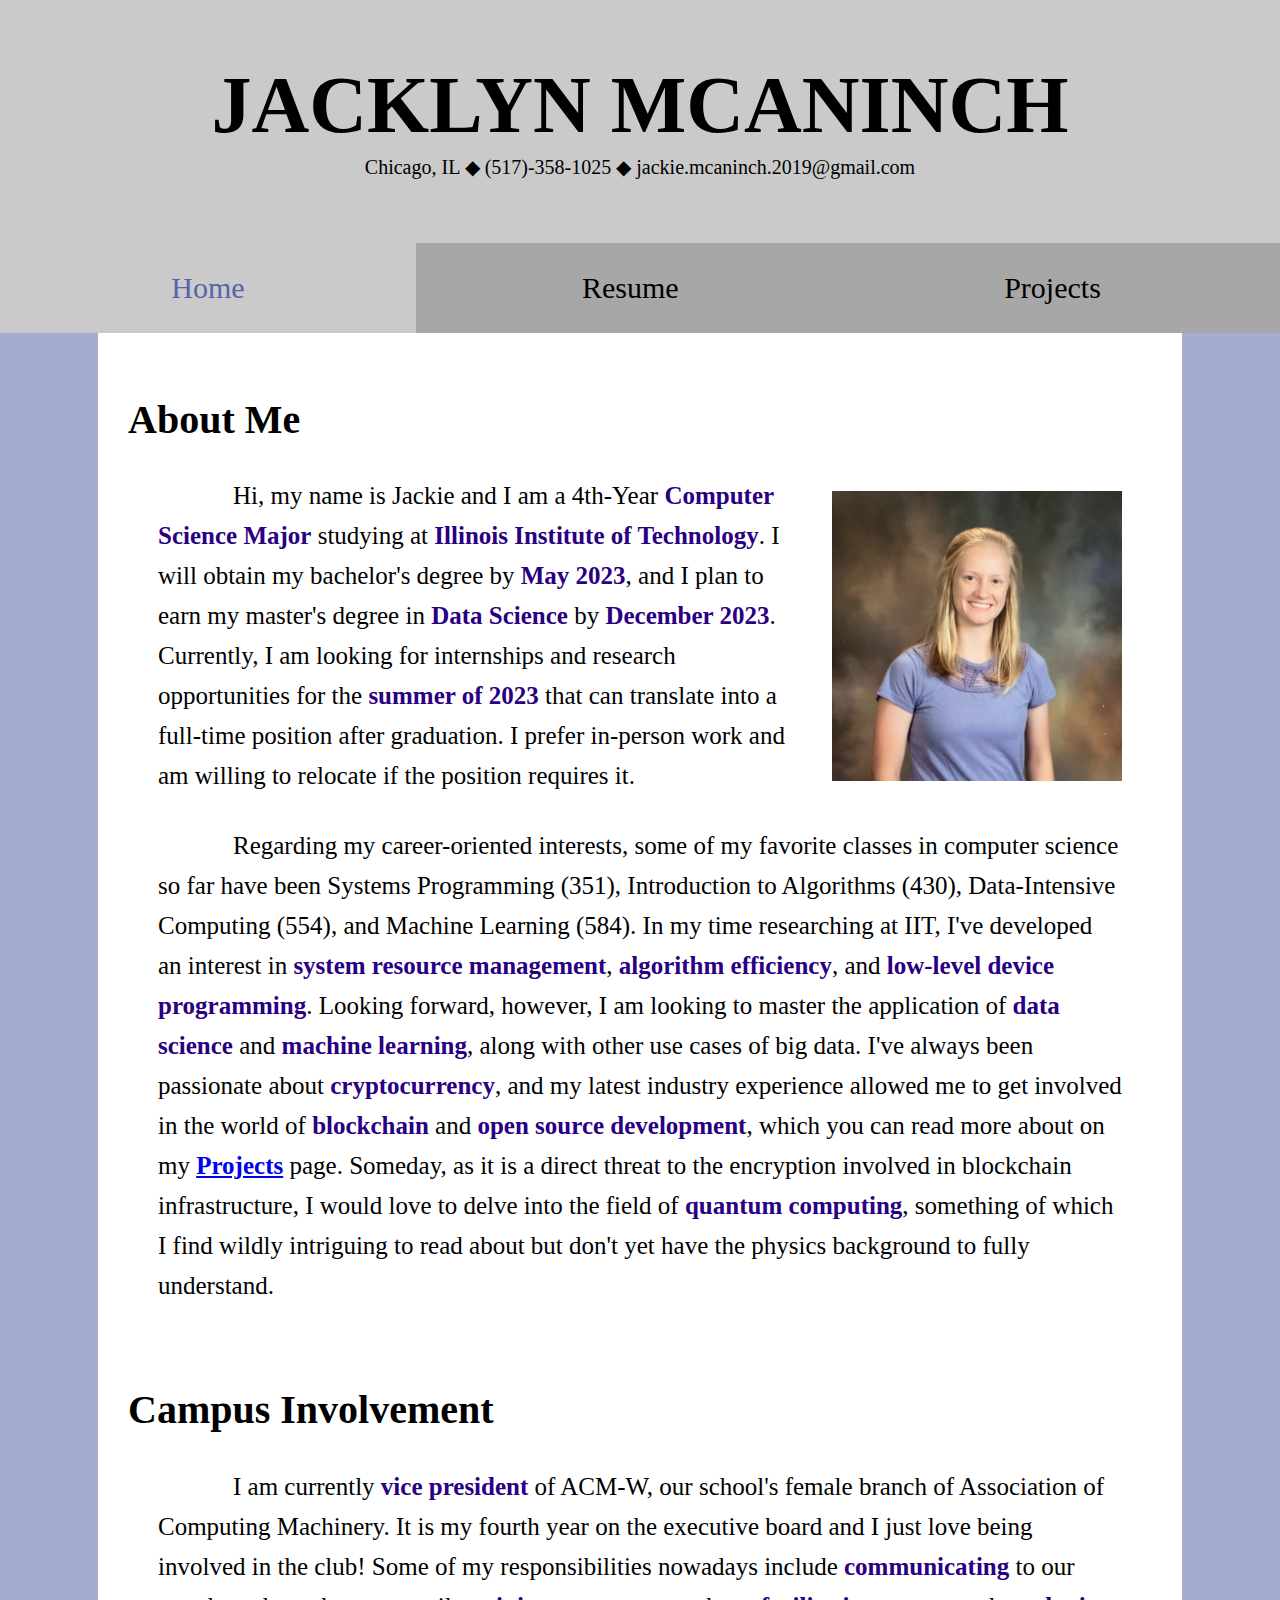
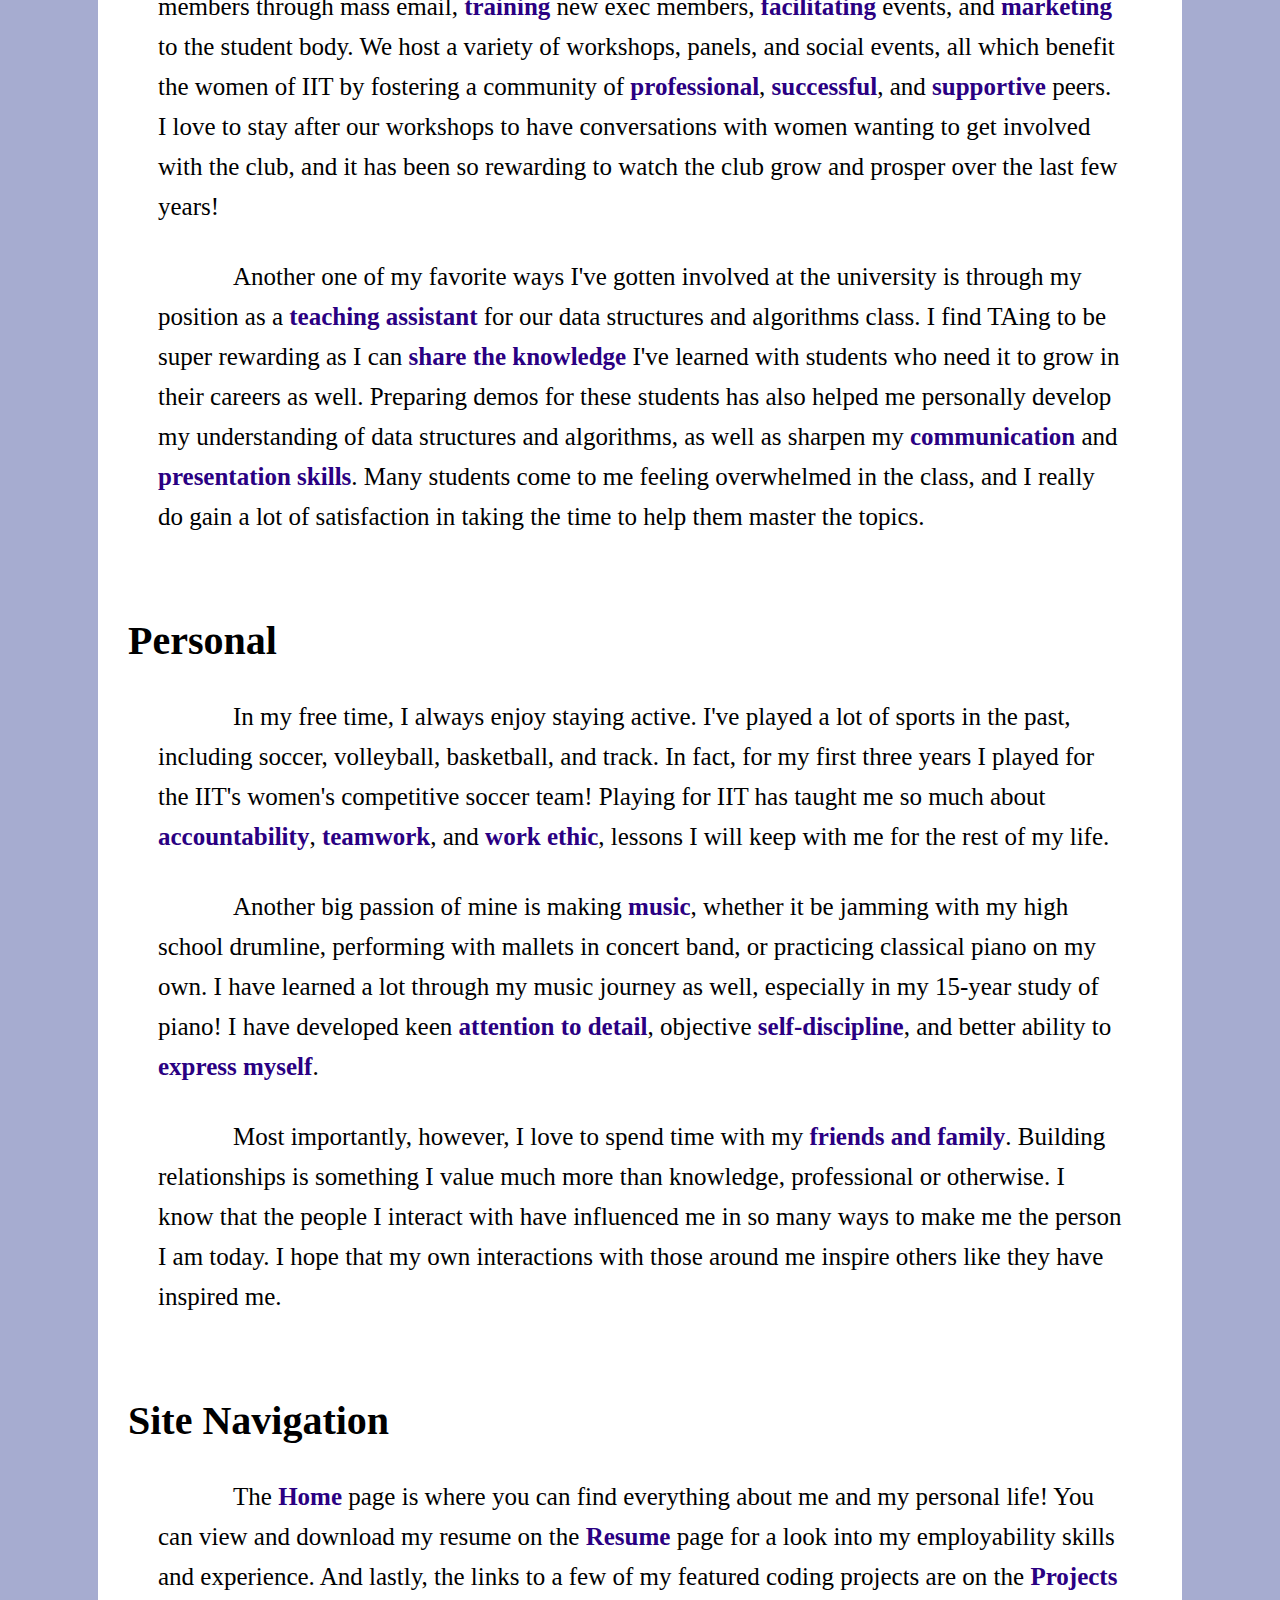
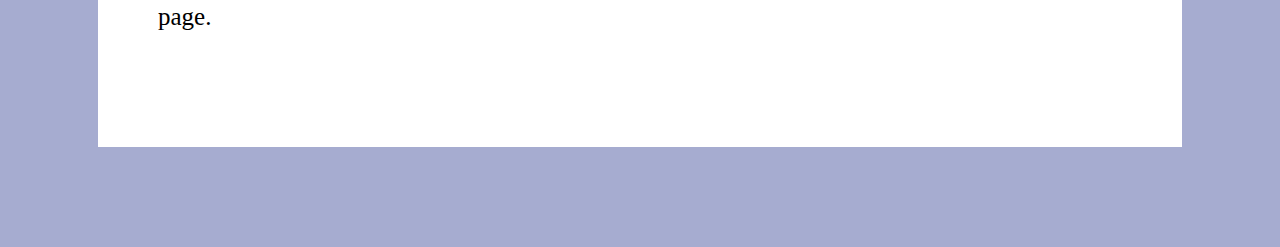
==== index.html @ 2d18ca63 "updating" ====
<!DOCTYPE html>
<html xml:lang="en" lang="en">
<head>
	<meta charset="utf-8" />
	<title>Jacklyn McAninch Home</title>
	<meta name="description" content="Professional Website."/>
	<link rel="stylesheet" href="./site_styles.css" />
</head>

<body>
<header>
	<h1>JACKLYN MCANINCH</h1>
	<p>Chicago, IL 	&#9670; (517)-358-1025 	&#9670; jackie.mcaninch.2019@gmail.com</p>
</header>

<nav>
	<ul>
		<li class="active"><a class="active" href="./index.html">Home</a></li>
		<li><a href="./resume.html">Resume</a></li>
		<li><a href="./projects.html">Projects</a></li>
	</ul>
</nav>

<div id="content">
	<section id="about">
		<h2>About Me</h2>
		<img src="./img/headshot.PNG" alt="Headshot">
		<p>Hi, my name is Jackie and I am a 4th-Year <strong>Computer Science Major</strong> studying at <strong>Illinois Institute of Technology</strong>. I will obtain my bachelor's degree by <strong>May 2023</strong>, and I plan to earn my master's degree in <strong>Data Science</strong> by <strong>December 2023</strong>. Currently, I am looking for internships and research opportunities for the <strong>summer of 2023</strong> that can translate into a full-time position after graduation. I prefer in-person work and am willing to relocate if the position requires it.</p>
		
		<p>Regarding my career-oriented interests, some of my favorite classes in computer science so far have been Systems Programming (351), Introduction to Algorithms (430), Data-Intensive Computing (554), and Machine Learning (584). In my time researching at IIT, I've developed an interest in <strong>system resource management</strong>, <strong>algorithm efficiency</strong>, and <strong>low-level device programming</strong>. Looking forward, however, I am looking to master the application of <strong>data science</strong> and <strong>machine learning</strong>, along with other use cases of big data. I've always been passionate about <strong>cryptocurrency</strong>, and my latest industry experience allowed me to get involved in the world of <strong>blockchain</strong> and <strong>open source development</strong>, which you can read more about on my <strong><a href="./projects.html">Projects</a></li></strong> page. Someday, as it is a direct threat to the encryption involved in blockchain infrastructure, I would love to delve into the field of <strong>quantum computing</strong>, something of which I find wildly intriguing to read about but don't yet have the physics background to fully understand.</p>
	</section>

	<section id="campus involvement">
		<h2>Campus Involvement</h2>
		<p>I am currently <strong>vice president</strong> of ACM-W, our school's female branch of Association of Computing Machinery. It is my fourth year on the executive board and I just love being involved in the club! Some of my responsibilities nowadays include <strong>communicating</strong> to our members through mass email, <strong>training</strong> new exec members, <strong>facilitating</strong> events, and <strong>marketing</strong> to the student body. We host a variety of workshops, panels, and social events, all which benefit the women of IIT by fostering a community of <strong>professional</strong>, <strong>successful</strong>, and <strong>supportive</strong> peers. I love to stay after our workshops to have conversations with women wanting to get involved with the club, and it has been so rewarding to watch the club grow and prosper over the last few years!</p>

		<p>Another one of my favorite ways I've gotten involved at the university is through my position as a <strong>teaching assistant</strong> for our data structures and algorithms class. I find TAing to be super rewarding as I can <strong>share the knowledge</strong> I've learned with students who need it to grow in their careers as well. Preparing demos for these students has also helped me personally develop my understanding of data structures and algorithms, as well as sharpen my <strong>communication</strong> and <strong>presentation skills</strong>. Many students come to me feeling overwhelmed in the class, and I really do gain a lot of satisfaction in taking the time to help them master the topics.</p>
	</section>
	
	<section id="personal">
		<h2>Personal</h2>
		<p>In my free time, I always enjoy staying active. I've played a lot of sports in the past, including soccer, volleyball, basketball, and track. In fact, for my first three years I played for the IIT's women's competitive soccer team! Playing for IIT has taught me so much about <strong>accountability</strong>, <strong>teamwork</strong>, and <strong>work ethic</strong>, lessons I will keep with me for the rest of my life.</p>

		<p>Another big passion of mine is making <strong>music</strong>, whether it be jamming with my high school drumline, performing with mallets in concert band, or practicing classical piano on my own. I have learned a lot through my music journey as well, especially in my 15-year study of piano! I have developed keen <strong>attention to detail</strong>, objective <strong>self-discipline</strong>, and better ability to <strong>express myself</strong>.</p>

		<p>Most importantly, however, I love to spend time with my <strong>friends and family</strong>. Building relationships is something I value much more than knowledge, professional or otherwise. I know that the people I interact with have influenced me in so many ways to make me the person I am today. I hope that my own interactions with those around me inspire others like they have inspired me.</p>
	</section>
	
	<section id="navigation">
		<h2>Site Navigation</h2>
		<p>The <strong>Home</strong> page is where you can find everything about me and my personal life! You can view and download my resume on the <strong>Resume</strong> page for a look into my employability skills and experience. And lastly, the links to a few of my featured coding projects are on the <strong>Projects</strong> page.</p>
	</section>
</div>
</body>
---- site_styles.css ----
/* GENERAL STRUCTURE */

body {
	position: relative;
	margin: 0;
	margin-bottom: 100px;
	background-color: #a6acd0;
	font-size: 25px;
	font-family: cambria;
	text-decoration: none;
}

div#content {
	max-width: 1200px;
	width: 80%;
	margin: auto;
	background: White;
	padding: 30px;
}

section {
	margin-bottom: 80px;
}



/* HEADINGS AND STYLES */

h1 {
	font-family: constantia;
	font-weight: 800;
	font-size: 80px;
	margin: 0px;
}

h2 {
	font-family: constantia;
	font-size: 40px;
}

h3 {
	margin-top: 50px;
	margin-bottom: 20px;
	text-align: center;
	font-size: 30px;
}

p {
	margin: 30px;
	line-height: 1.6;
	text-indent: 75px;
}

strong {
	color: #2a0082;
}



/* HEADER STRUCTURE */

header {
	width: 100%;
	padding: 60px 0px;
	text-align: center;
	background: #cacaca;
}

header p {
	font-size: 20px;
	margin: 0px;
	text-indent: 0px;
}



/* NAVIGATION STRUCTURE */

nav ul {
	width: 100%;
	padding: 0px;
	margin: 0px;
	background-color: #a7a7a7;
}

nav li {
	width: 32.5%;
	line-height: 80px;
	padding: 5px 0%;
	background: #a7a7a7;
	list-style-type: none;
	text-align: center;
	font-family: constantia;
	font-size: 30px;
	display: inline-block;
}

nav li.active {
	background: #cacaca;
}

nav a {
	width: 100%;
	color: black;
	text-decoration: none;
	display: inline-block;
}

nav a.active {
	color: #5763a9;
}



/* HOME PAGE */

section#about img {
	width: 290px;
	float: right;
	margin: 15px 30px;
}



/* RESUME STRUCTURE */

section#resintro a {
	display: block;
	margin: auto;
	width: 300px;
	padding: 15px;
	background: #e4e8ff;
	color: black;
	border-color: black;
	border-style: solid;
	border-width: 1px;
	font-family: constantia;
	text-align: center;
	text-decoration: none;
}

section#resume {
	width: 90%;
	margin: auto;
	font-size: 20px;
}

li p {
	margin: 0px 15px 5px;
	text-indent: 0px;
}



/* PROJECTS PAGE */

section#projects li p {
	margin-top: 5px;
	margin-bottom: 30px;
	font-size: 20px;
}

section#projects a {
	color: #2a0082;
	font-weight: bold;
}
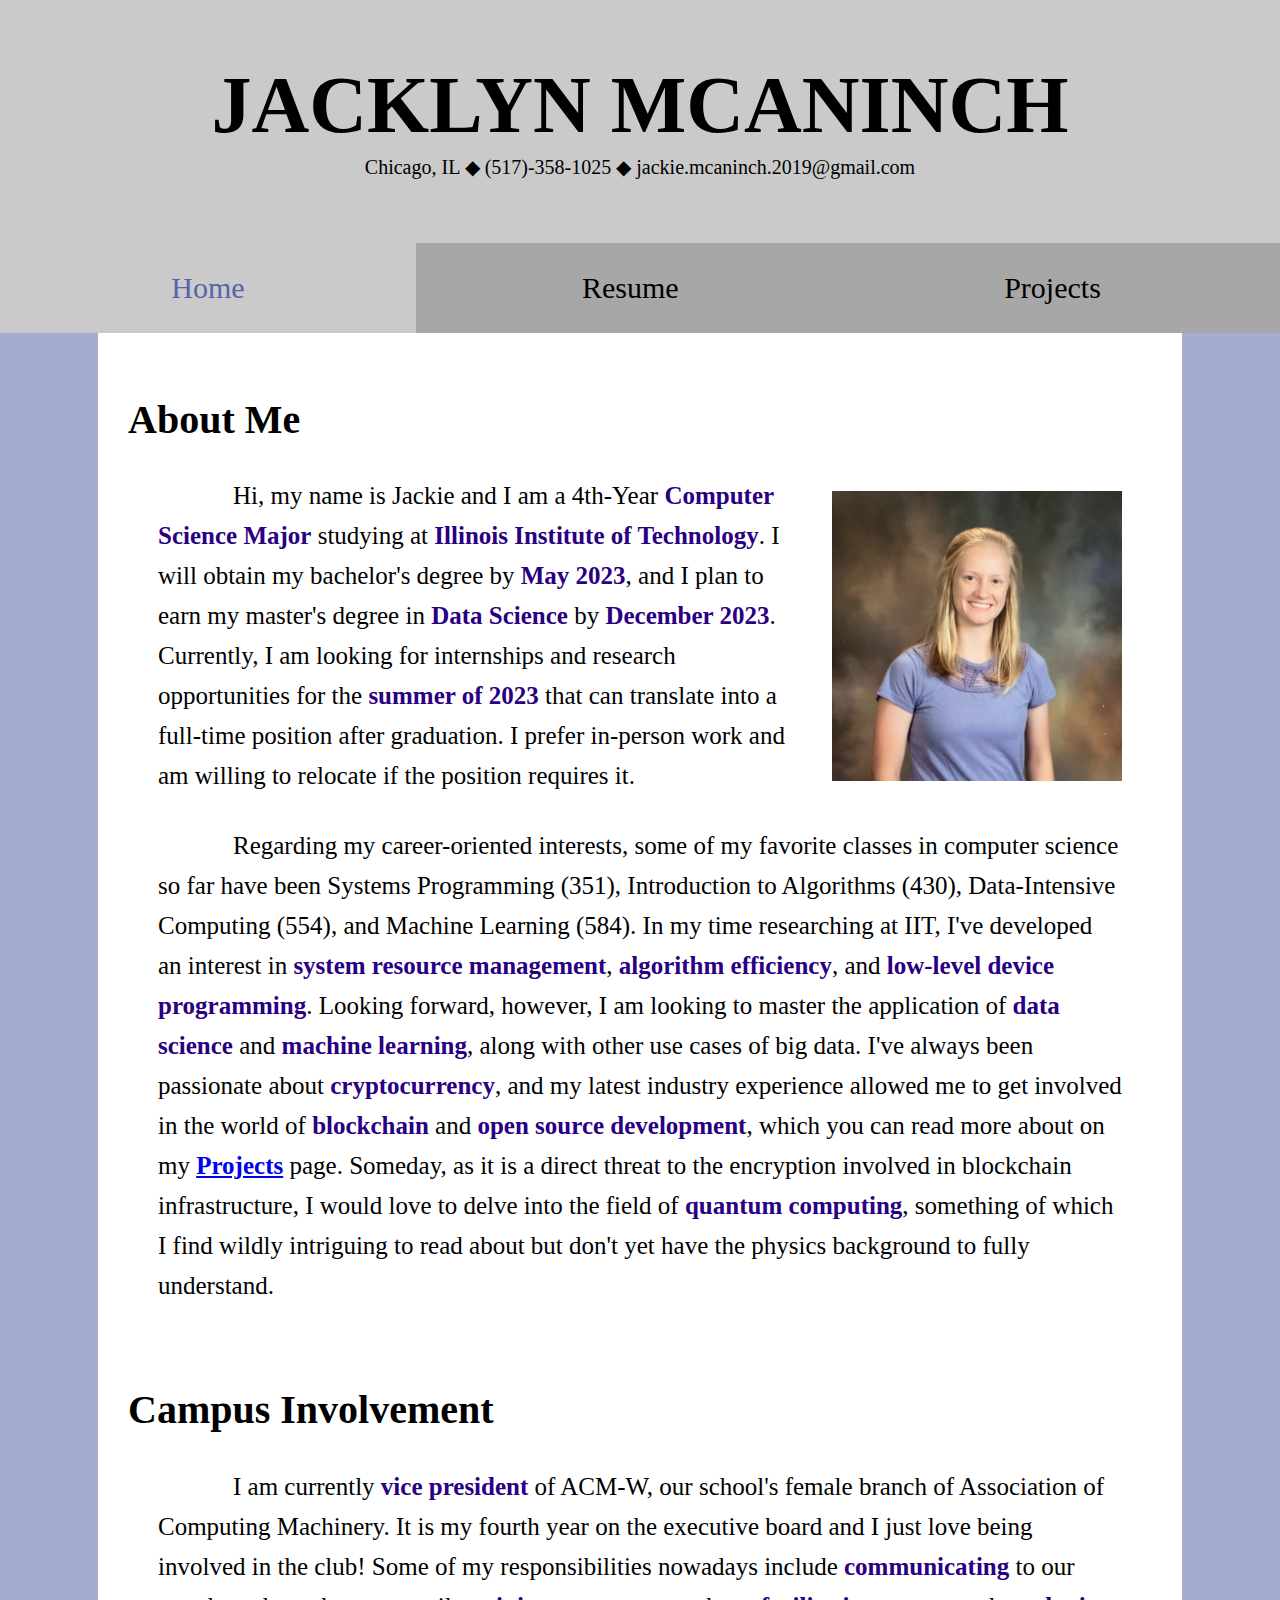
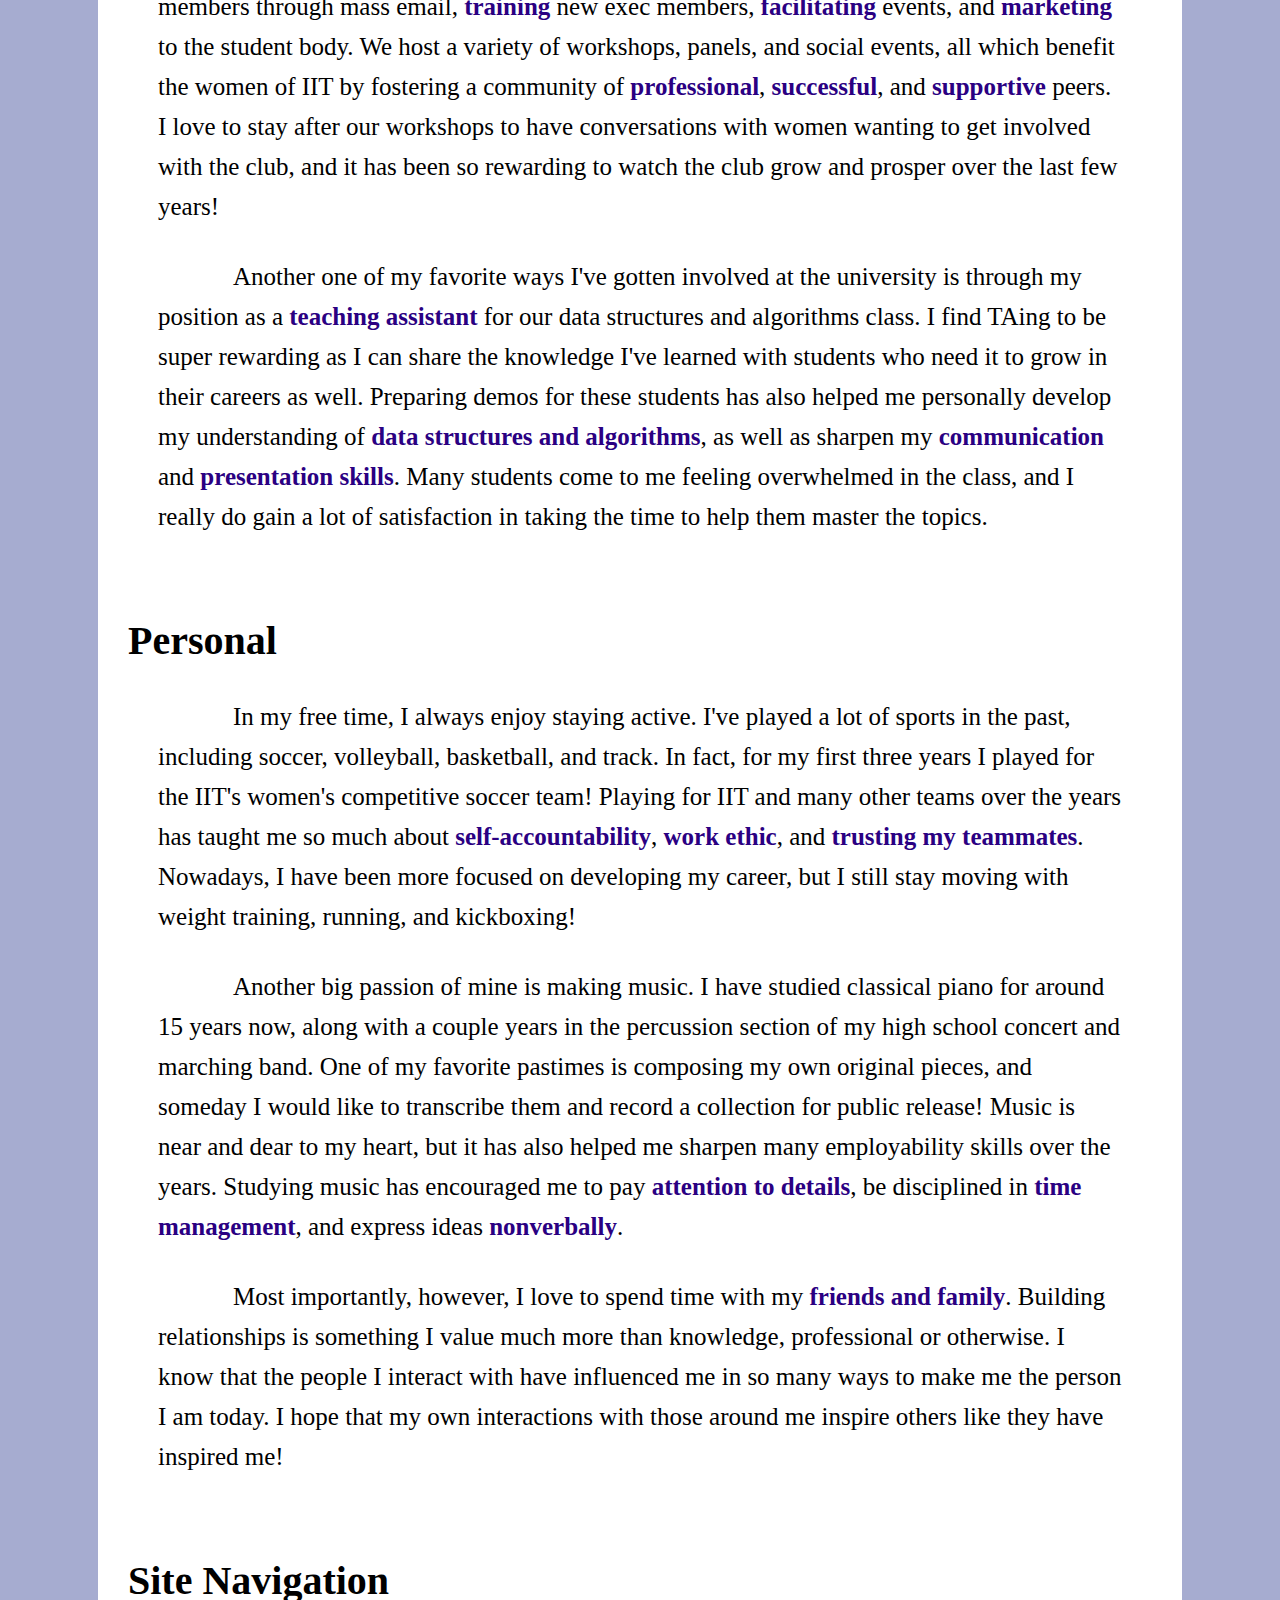
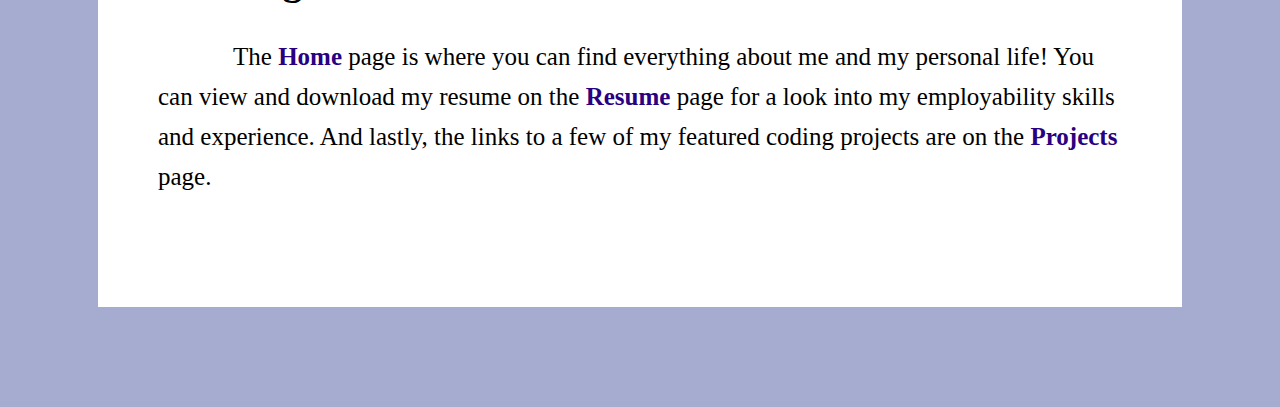
==== commit 98530d91: "editing home page" ====
--- a/index.html
+++ b/index.html
@@ -26,7 +26,7 @@
 		<h2>About Me</h2>
 		<img src="./img/headshot.PNG" alt="Headshot">
 		<p>Hi, my name is Jackie and I am a 4th-Year <strong>Computer Science Major</strong> studying at <strong>Illinois Institute of Technology</strong>. I will obtain my bachelor's degree by <strong>May 2023</strong>, and I plan to earn my master's degree in <strong>Data Science</strong> by <strong>December 2023</strong>. Currently, I am looking for internships and research opportunities for the <strong>summer of 2023</strong> that can translate into a full-time position after graduation. I prefer in-person work and am willing to relocate if the position requires it.</p>
-		
+
 		<p>Regarding my career-oriented interests, some of my favorite classes in computer science so far have been Systems Programming (351), Introduction to Algorithms (430), Data-Intensive Computing (554), and Machine Learning (584). In my time researching at IIT, I've developed an interest in <strong>system resource management</strong>, <strong>algorithm efficiency</strong>, and <strong>low-level device programming</strong>. Looking forward, however, I am looking to master the application of <strong>data science</strong> and <strong>machine learning</strong>, along with other use cases of big data. I've always been passionate about <strong>cryptocurrency</strong>, and my latest industry experience allowed me to get involved in the world of <strong>blockchain</strong> and <strong>open source development</strong>, which you can read more about on my <strong><a href="./projects.html">Projects</a></li></strong> page. Someday, as it is a direct threat to the encryption involved in blockchain infrastructure, I would love to delve into the field of <strong>quantum computing</strong>, something of which I find wildly intriguing to read about but don't yet have the physics background to fully understand.</p>
 	</section>
 
@@ -34,16 +34,16 @@
 		<h2>Campus Involvement</h2>
 		<p>I am currently <strong>vice president</strong> of ACM-W, our school's female branch of Association of Computing Machinery. It is my fourth year on the executive board and I just love being involved in the club! Some of my responsibilities nowadays include <strong>communicating</strong> to our members through mass email, <strong>training</strong> new exec members, <strong>facilitating</strong> events, and <strong>marketing</strong> to the student body. We host a variety of workshops, panels, and social events, all which benefit the women of IIT by fostering a community of <strong>professional</strong>, <strong>successful</strong>, and <strong>supportive</strong> peers. I love to stay after our workshops to have conversations with women wanting to get involved with the club, and it has been so rewarding to watch the club grow and prosper over the last few years!</p>
 
-		<p>Another one of my favorite ways I've gotten involved at the university is through my position as a <strong>teaching assistant</strong> for our data structures and algorithms class. I find TAing to be super rewarding as I can <strong>share the knowledge</strong> I've learned with students who need it to grow in their careers as well. Preparing demos for these students has also helped me personally develop my understanding of data structures and algorithms, as well as sharpen my <strong>communication</strong> and <strong>presentation skills</strong>. Many students come to me feeling overwhelmed in the class, and I really do gain a lot of satisfaction in taking the time to help them master the topics.</p>
+		<p>Another one of my favorite ways I've gotten involved at the university is through my position as a <strong>teaching assistant</strong> for our data structures and algorithms class. I find TAing to be super rewarding as I can share the knowledge I've learned with students who need it to grow in their careers as well. Preparing demos for these students has also helped me personally develop my understanding of <strong>data structures and algorithms</strong>, as well as sharpen my <strong>communication</strong> and <strong>presentation skills</strong>. Many students come to me feeling overwhelmed in the class, and I really do gain a lot of satisfaction in taking the time to help them master the topics.</p>
 	</section>
 	
 	<section id="personal">
 		<h2>Personal</h2>
-		<p>In my free time, I always enjoy staying active. I've played a lot of sports in the past, including soccer, volleyball, basketball, and track. In fact, for my first three years I played for the IIT's women's competitive soccer team! Playing for IIT has taught me so much about <strong>accountability</strong>, <strong>teamwork</strong>, and <strong>work ethic</strong>, lessons I will keep with me for the rest of my life.</p>
+		<p>In my free time, I always enjoy staying active. I've played a lot of sports in the past, including soccer, volleyball, basketball, and track. In fact, for my first three years I played for the IIT's women's competitive soccer team! Playing for IIT and many other teams over the years has taught me so much about <strong>self-accountability</strong>, <strong>work ethic</strong>, and <strong>trusting my teammates</strong>. Nowadays, I have been more focused on developing my career, but I still stay moving with weight training, running, and kickboxing!</p>
 
-		<p>Another big passion of mine is making <strong>music</strong>, whether it be jamming with my high school drumline, performing with mallets in concert band, or practicing classical piano on my own. I have learned a lot through my music journey as well, especially in my 15-year study of piano! I have developed keen <strong>attention to detail</strong>, objective <strong>self-discipline</strong>, and better ability to <strong>express myself</strong>.</p>
+		<p>Another big passion of mine is making music. I have studied classical piano for around 15 years now, along with a couple years in the percussion section of my high school concert and marching band. One of my favorite pastimes is composing my own original pieces, and someday I would like to transcribe them and record a collection for public release! Music is near and dear to my heart, but it has also helped me sharpen many employability skills over the years. Studying music has encouraged me to pay <strong>attention to details</strong>, be disciplined in <strong>time management</strong>, and express ideas <strong>nonverbally</strong>.</p>
 
-		<p>Most importantly, however, I love to spend time with my <strong>friends and family</strong>. Building relationships is something I value much more than knowledge, professional or otherwise. I know that the people I interact with have influenced me in so many ways to make me the person I am today. I hope that my own interactions with those around me inspire others like they have inspired me.</p>
+		<p>Most importantly, however, I love to spend time with my <strong>friends and family</strong>. Building relationships is something I value much more than knowledge, professional or otherwise. I know that the people I interact with have influenced me in so many ways to make me the person I am today. I hope that my own interactions with those around me inspire others like they have inspired me!</p>
 	</section>
 	
 	<section id="navigation">
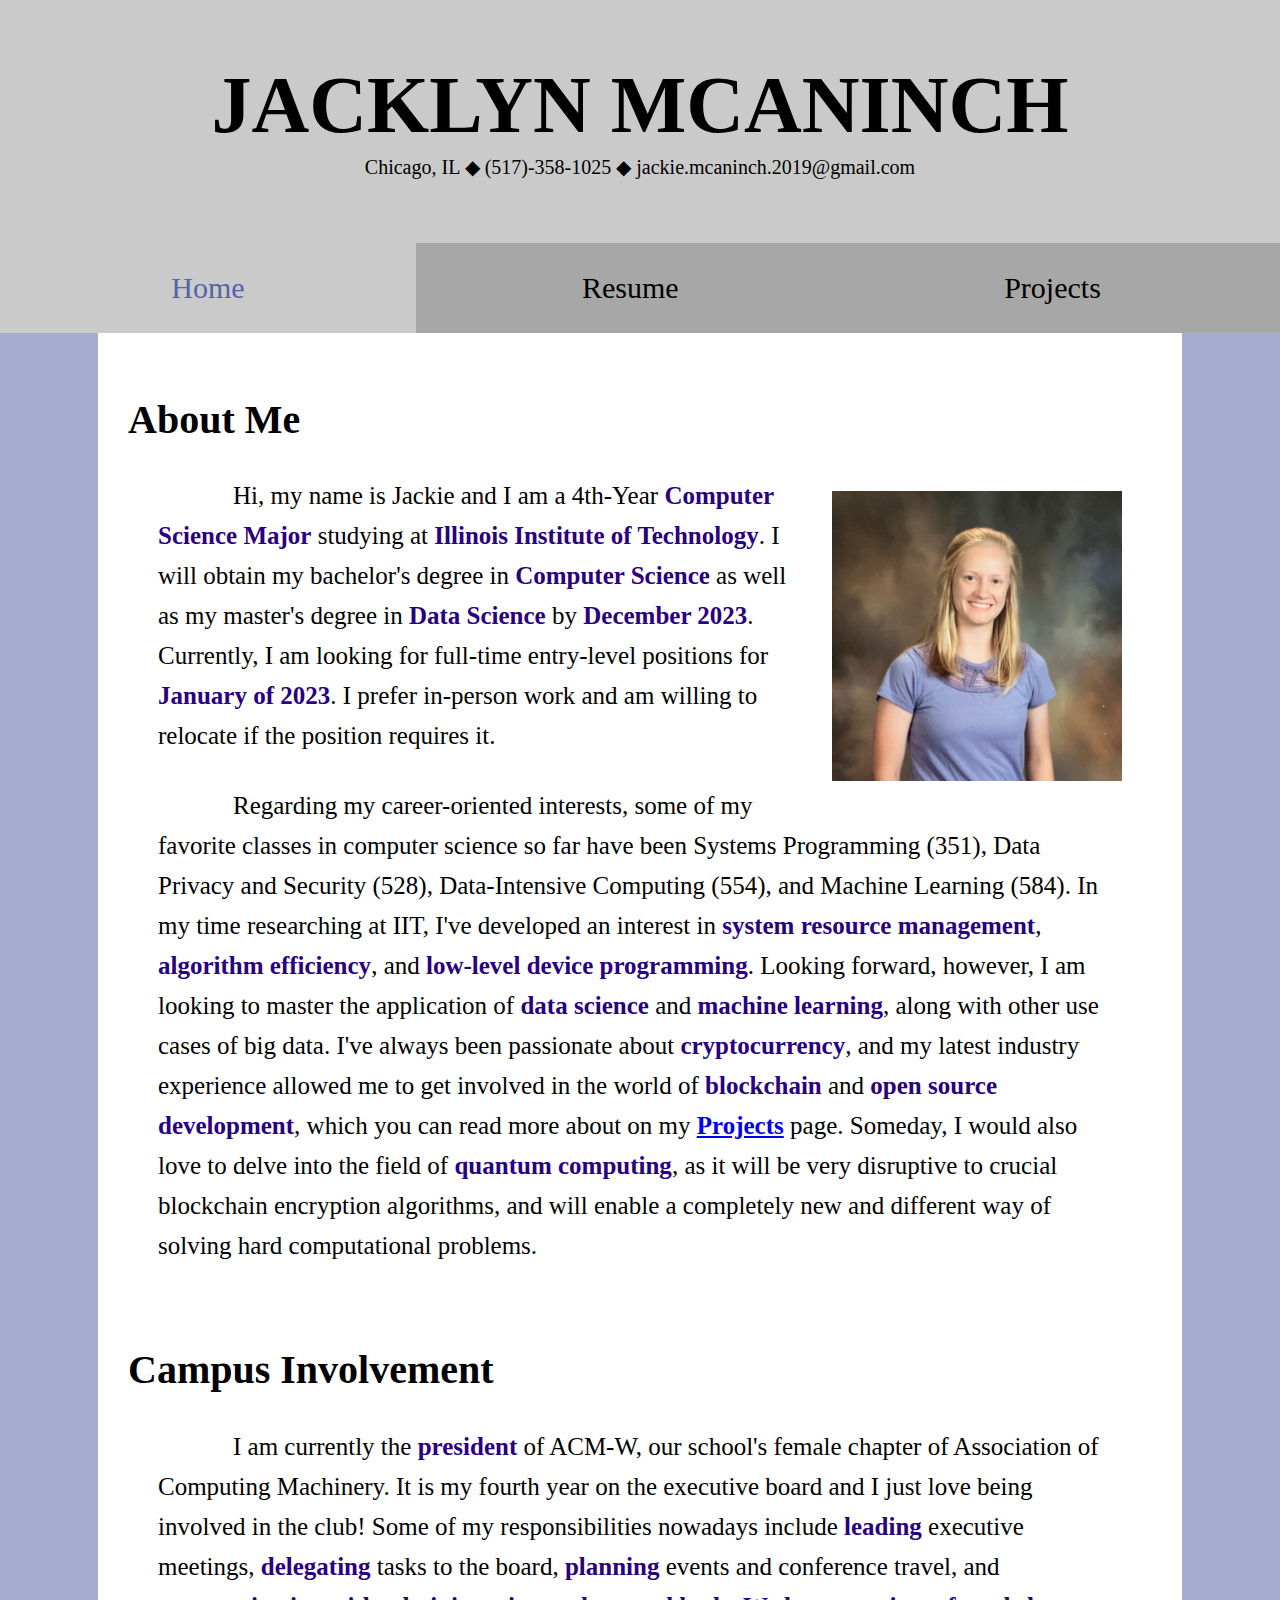
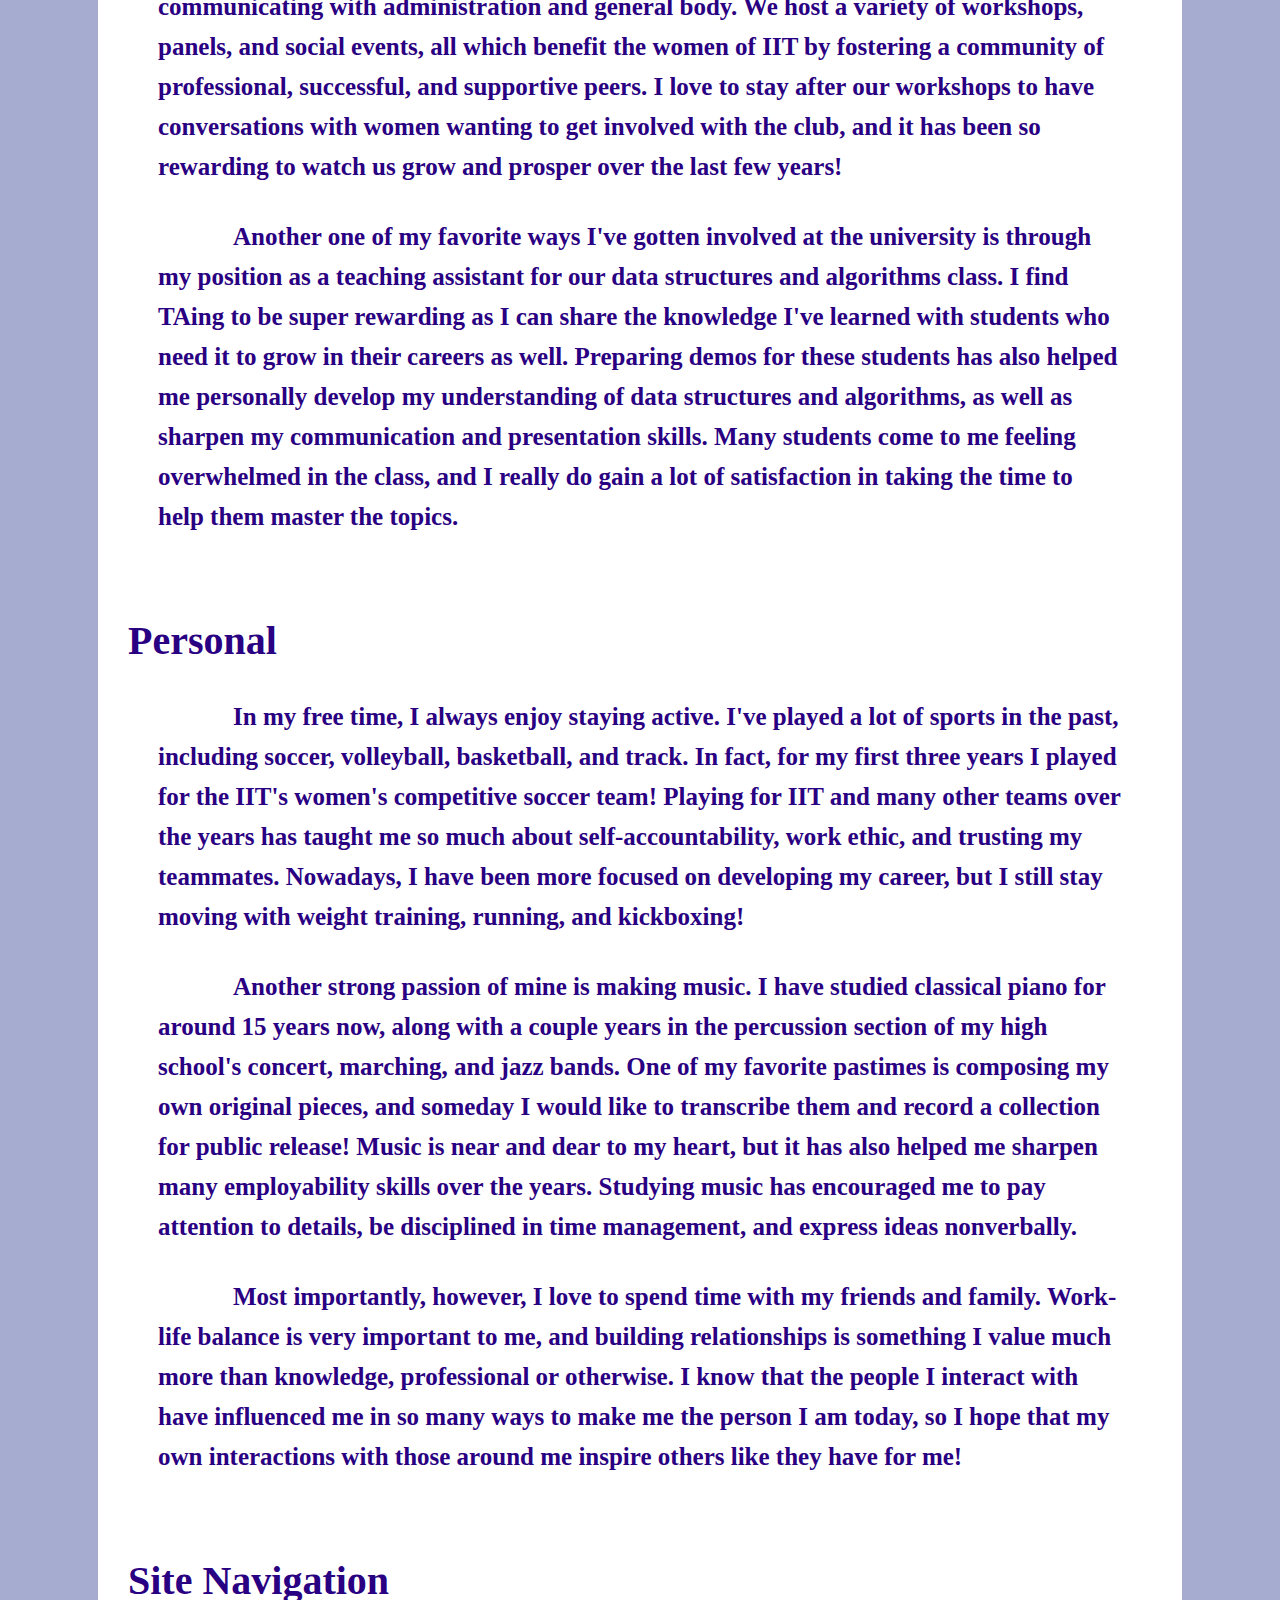
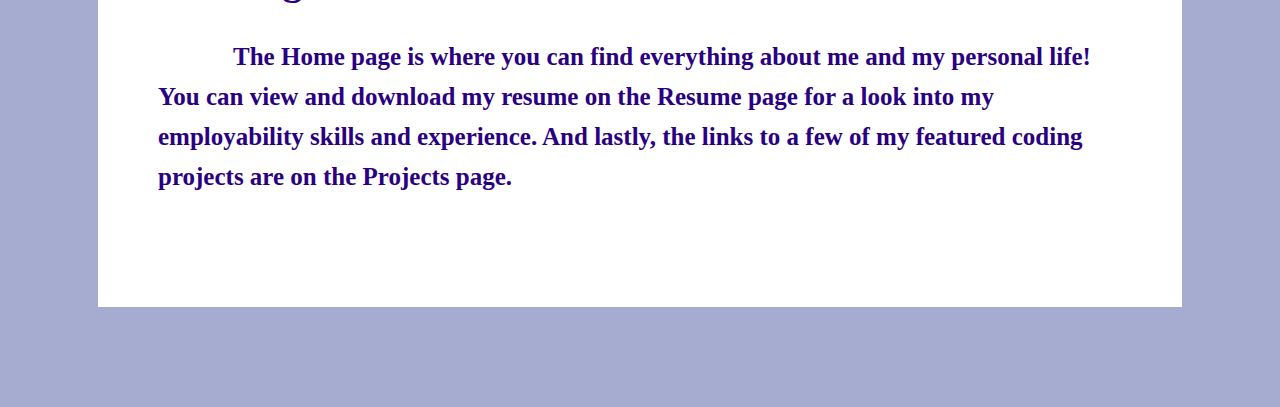
==== commit fae4393f: "Update index.html" ====
--- a/index.html
+++ b/index.html
@@ -25,14 +25,14 @@
 	<section id="about">
 		<h2>About Me</h2>
 		<img src="./img/headshot.PNG" alt="Headshot">
-		<p>Hi, my name is Jackie and I am a 4th-Year <strong>Computer Science Major</strong> studying at <strong>Illinois Institute of Technology</strong>. I will obtain my bachelor's degree by <strong>May 2023</strong>, and I plan to earn my master's degree in <strong>Data Science</strong> by <strong>December 2023</strong>. Currently, I am looking for internships and research opportunities for the <strong>summer of 2023</strong> that can translate into a full-time position after graduation. I prefer in-person work and am willing to relocate if the position requires it.</p>
+		<p>Hi, my name is Jackie and I am a 4th-Year <strong>Computer Science Major</strong> studying at <strong>Illinois Institute of Technology</strong>. I will obtain my bachelor's degree in <strong>Computer Science</strong> as well as my master's degree in <strong>Data Science</strong> by <strong>December 2023</strong>. Currently, I am looking for full-time entry-level positions for <strong>January of 2023</strong>. I prefer in-person work and am willing to relocate if the position requires it.</p>
 
-		<p>Regarding my career-oriented interests, some of my favorite classes in computer science so far have been Systems Programming (351), Introduction to Algorithms (430), Data-Intensive Computing (554), and Machine Learning (584). In my time researching at IIT, I've developed an interest in <strong>system resource management</strong>, <strong>algorithm efficiency</strong>, and <strong>low-level device programming</strong>. Looking forward, however, I am looking to master the application of <strong>data science</strong> and <strong>machine learning</strong>, along with other use cases of big data. I've always been passionate about <strong>cryptocurrency</strong>, and my latest industry experience allowed me to get involved in the world of <strong>blockchain</strong> and <strong>open source development</strong>, which you can read more about on my <strong><a href="./projects.html">Projects</a></li></strong> page. Someday, as it is a direct threat to the encryption involved in blockchain infrastructure, I would love to delve into the field of <strong>quantum computing</strong>, something of which I find wildly intriguing to read about but don't yet have the physics background to fully understand.</p>
+		<p>Regarding my career-oriented interests, some of my favorite classes in computer science so far have been Systems Programming (351), Data Privacy and Security (528), Data-Intensive Computing (554), and Machine Learning (584). In my time researching at IIT, I've developed an interest in <strong>system resource management</strong>, <strong>algorithm efficiency</strong>, and <strong>low-level device programming</strong>. Looking forward, however, I am looking to master the application of <strong>data science</strong> and <strong>machine learning</strong>, along with other use cases of big data. I've always been passionate about <strong>cryptocurrency</strong>, and my latest industry experience allowed me to get involved in the world of <strong>blockchain</strong> and <strong>open source development</strong>, which you can read more about on my <strong><a href="./projects.html">Projects</a></li></strong> page. Someday, I would also love to delve into the field of <strong>quantum computing</strong>, as it will be very disruptive to crucial blockchain encryption algorithms, and will enable a completely new and different way of solving hard computational problems.</p>
 	</section>
 
 	<section id="campus involvement">
 		<h2>Campus Involvement</h2>
-		<p>I am currently <strong>vice president</strong> of ACM-W, our school's female branch of Association of Computing Machinery. It is my fourth year on the executive board and I just love being involved in the club! Some of my responsibilities nowadays include <strong>communicating</strong> to our members through mass email, <strong>training</strong> new exec members, <strong>facilitating</strong> events, and <strong>marketing</strong> to the student body. We host a variety of workshops, panels, and social events, all which benefit the women of IIT by fostering a community of <strong>professional</strong>, <strong>successful</strong>, and <strong>supportive</strong> peers. I love to stay after our workshops to have conversations with women wanting to get involved with the club, and it has been so rewarding to watch the club grow and prosper over the last few years!</p>
+		<p>I am currently the <strong>president</strong> of ACM-W, our school's female chapter of Association of Computing Machinery. It is my fourth year on the executive board and I just love being involved in the club! Some of my responsibilities nowadays include <strong>leading</strong> executive meetings, <strong>delegating</strong> tasks to the board, <strong>planning</strong> events and conference travel, and <strong>communicating<strong> with administration and general body. We host a variety of workshops, panels, and social events, all which benefit the women of IIT by fostering a community of <strong>professional</strong>, <strong>successful</strong>, and <strong>supportive</strong> peers. I love to stay after our workshops to have conversations with women wanting to get involved with the club, and it has been so rewarding to watch us grow and prosper over the last few years!</p>
 
 		<p>Another one of my favorite ways I've gotten involved at the university is through my position as a <strong>teaching assistant</strong> for our data structures and algorithms class. I find TAing to be super rewarding as I can share the knowledge I've learned with students who need it to grow in their careers as well. Preparing demos for these students has also helped me personally develop my understanding of <strong>data structures and algorithms</strong>, as well as sharpen my <strong>communication</strong> and <strong>presentation skills</strong>. Many students come to me feeling overwhelmed in the class, and I really do gain a lot of satisfaction in taking the time to help them master the topics.</p>
 	</section>
@@ -41,9 +41,9 @@
 		<h2>Personal</h2>
 		<p>In my free time, I always enjoy staying active. I've played a lot of sports in the past, including soccer, volleyball, basketball, and track. In fact, for my first three years I played for the IIT's women's competitive soccer team! Playing for IIT and many other teams over the years has taught me so much about <strong>self-accountability</strong>, <strong>work ethic</strong>, and <strong>trusting my teammates</strong>. Nowadays, I have been more focused on developing my career, but I still stay moving with weight training, running, and kickboxing!</p>
 
-		<p>Another big passion of mine is making music. I have studied classical piano for around 15 years now, along with a couple years in the percussion section of my high school concert and marching band. One of my favorite pastimes is composing my own original pieces, and someday I would like to transcribe them and record a collection for public release! Music is near and dear to my heart, but it has also helped me sharpen many employability skills over the years. Studying music has encouraged me to pay <strong>attention to details</strong>, be disciplined in <strong>time management</strong>, and express ideas <strong>nonverbally</strong>.</p>
+		<p>Another strong passion of mine is making music. I have studied classical piano for around 15 years now, along with a couple years in the percussion section of my high school's concert, marching, and jazz bands. One of my favorite pastimes is composing my own original pieces, and someday I would like to transcribe them and record a collection for public release! Music is near and dear to my heart, but it has also helped me sharpen many employability skills over the years. Studying music has encouraged me to pay <strong>attention to details</strong>, be disciplined in <strong>time management</strong>, and express ideas <strong>nonverbally</strong>.</p>
 
-		<p>Most importantly, however, I love to spend time with my <strong>friends and family</strong>. Building relationships is something I value much more than knowledge, professional or otherwise. I know that the people I interact with have influenced me in so many ways to make me the person I am today. I hope that my own interactions with those around me inspire others like they have inspired me!</p>
+		<p>Most importantly, however, I love to spend time with my <strong>friends</strong> and <strong>family</strong>. Work-life balance is very important to me, and building relationships is something I value much more than knowledge, professional or otherwise. I know that the people I interact with have influenced me in so many ways to make me the person I am today, so I hope that my own interactions with those around me inspire others like they have for me!</p>
 	</section>
 	
 	<section id="navigation">
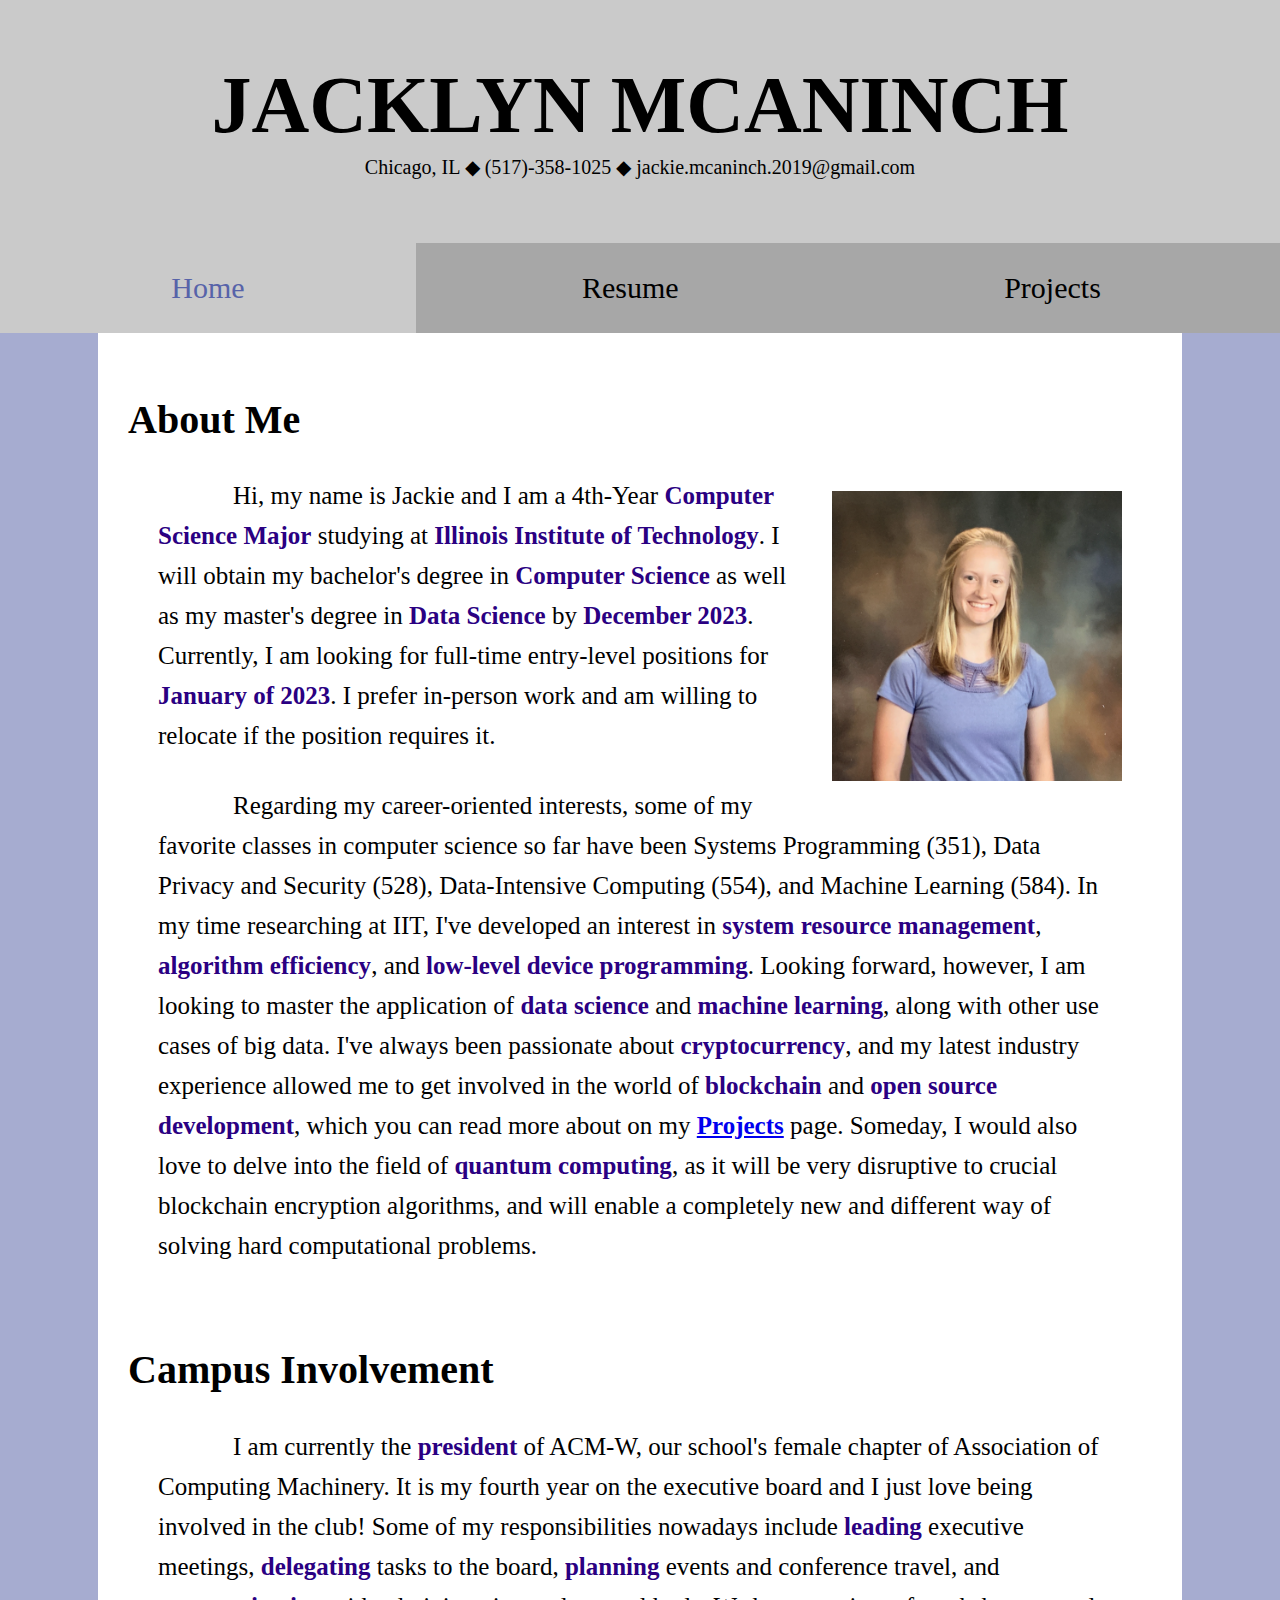
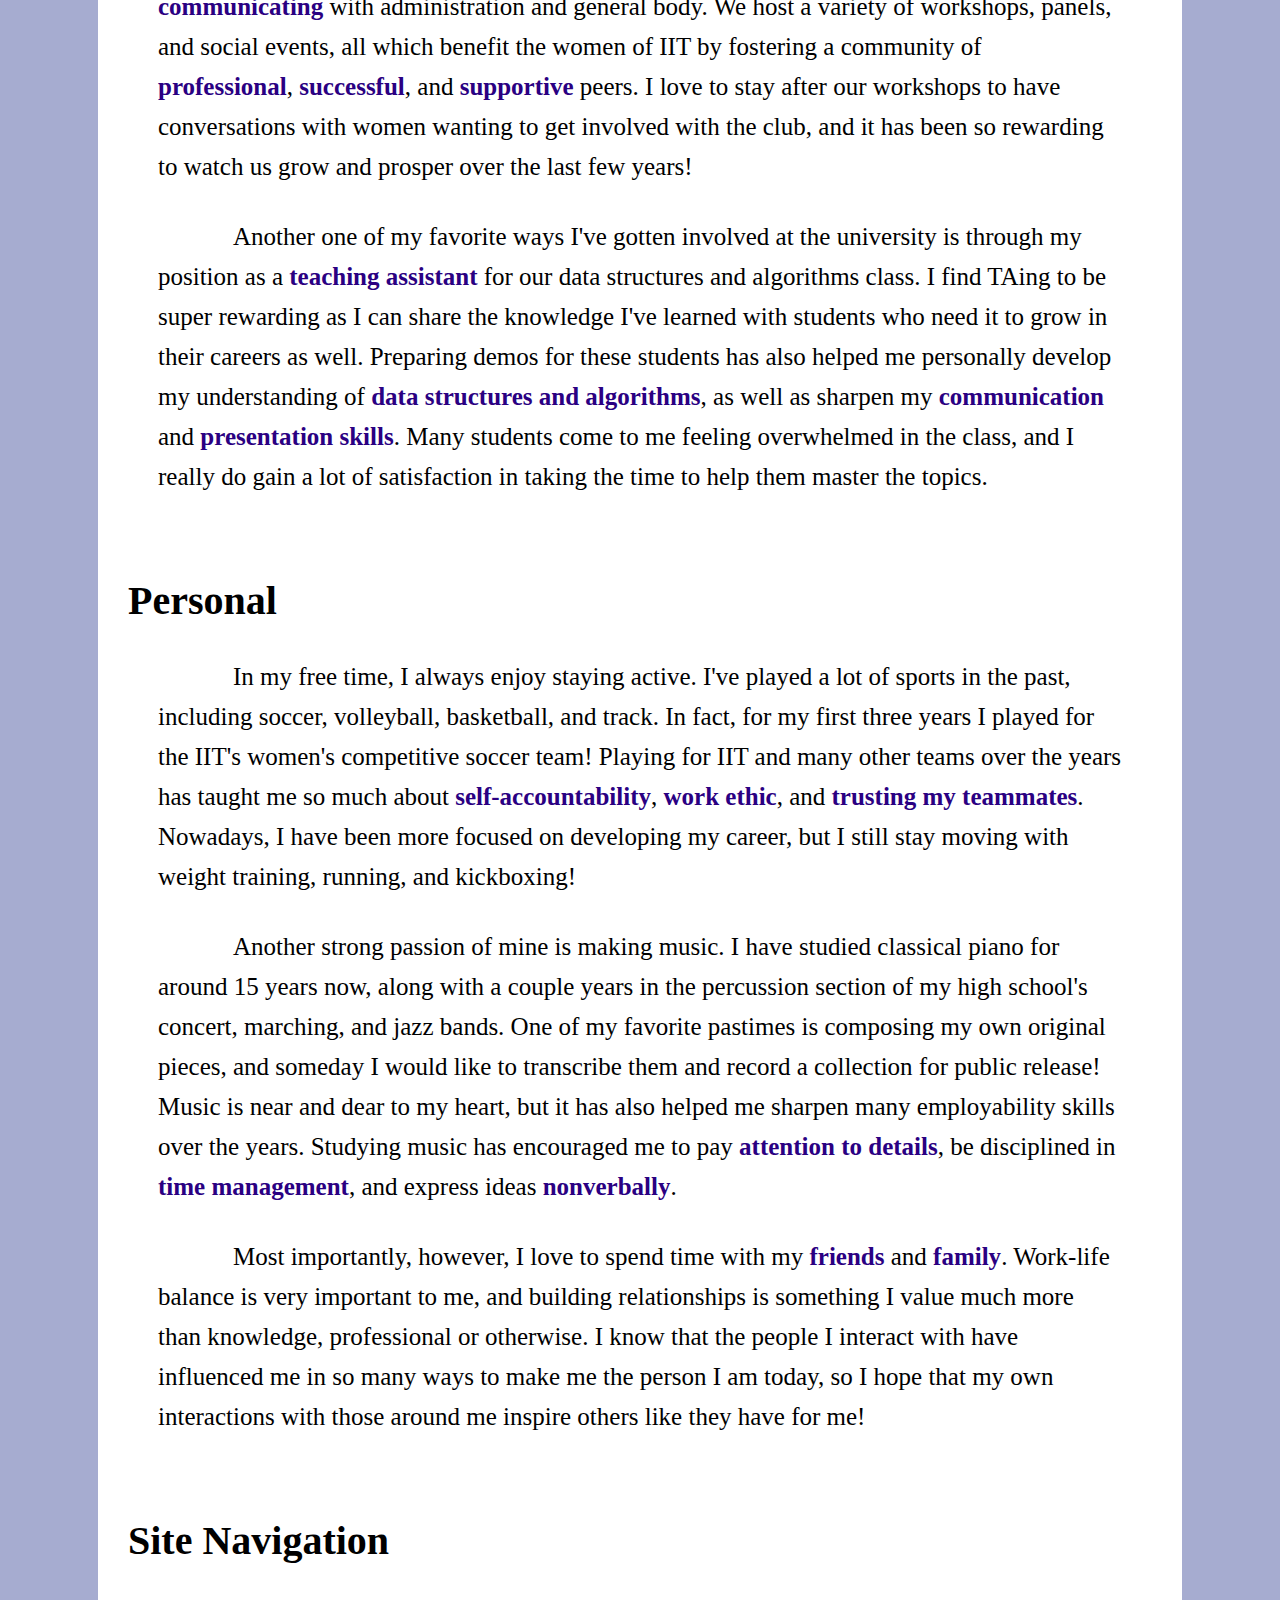
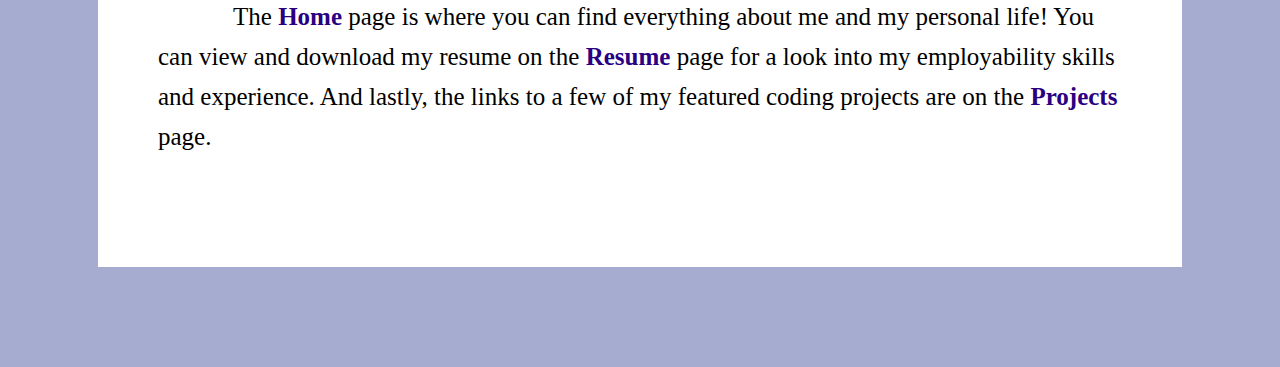
==== commit 2a3fbab4: "Update index.html" ====
--- a/index.html
+++ b/index.html
@@ -32,7 +32,7 @@
 
 	<section id="campus involvement">
 		<h2>Campus Involvement</h2>
-		<p>I am currently the <strong>president</strong> of ACM-W, our school's female chapter of Association of Computing Machinery. It is my fourth year on the executive board and I just love being involved in the club! Some of my responsibilities nowadays include <strong>leading</strong> executive meetings, <strong>delegating</strong> tasks to the board, <strong>planning</strong> events and conference travel, and <strong>communicating<strong> with administration and general body. We host a variety of workshops, panels, and social events, all which benefit the women of IIT by fostering a community of <strong>professional</strong>, <strong>successful</strong>, and <strong>supportive</strong> peers. I love to stay after our workshops to have conversations with women wanting to get involved with the club, and it has been so rewarding to watch us grow and prosper over the last few years!</p>
+		<p>I am currently the <strong>president</strong> of ACM-W, our school's female chapter of Association of Computing Machinery. It is my fourth year on the executive board and I just love being involved in the club! Some of my responsibilities nowadays include <strong>leading</strong> executive meetings, <strong>delegating</strong> tasks to the board, <strong>planning</strong> events and conference travel, and <strong>communicating</strong> with administration and general body. We host a variety of workshops, panels, and social events, all which benefit the women of IIT by fostering a community of <strong>professional</strong>, <strong>successful</strong>, and <strong>supportive</strong> peers. I love to stay after our workshops to have conversations with women wanting to get involved with the club, and it has been so rewarding to watch us grow and prosper over the last few years!</p>
 
 		<p>Another one of my favorite ways I've gotten involved at the university is through my position as a <strong>teaching assistant</strong> for our data structures and algorithms class. I find TAing to be super rewarding as I can share the knowledge I've learned with students who need it to grow in their careers as well. Preparing demos for these students has also helped me personally develop my understanding of <strong>data structures and algorithms</strong>, as well as sharpen my <strong>communication</strong> and <strong>presentation skills</strong>. Many students come to me feeling overwhelmed in the class, and I really do gain a lot of satisfaction in taking the time to help them master the topics.</p>
 	</section>
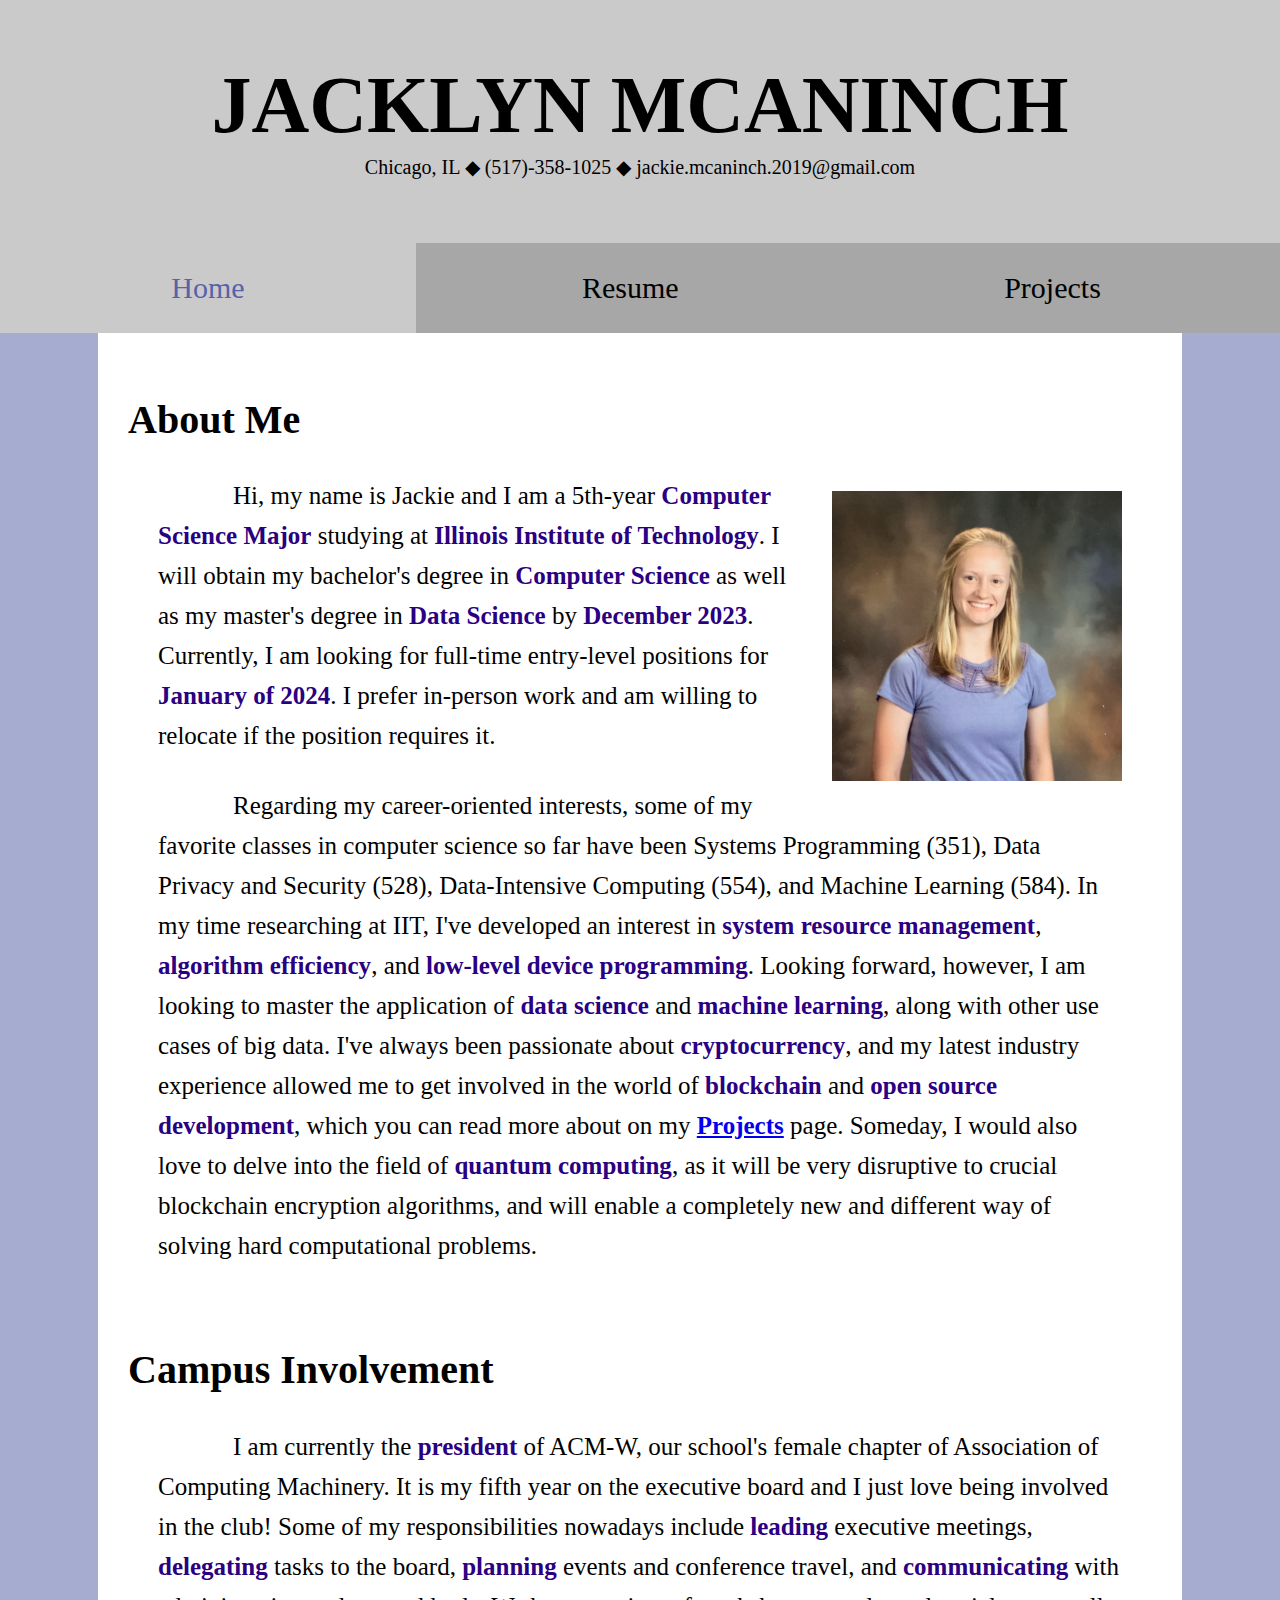
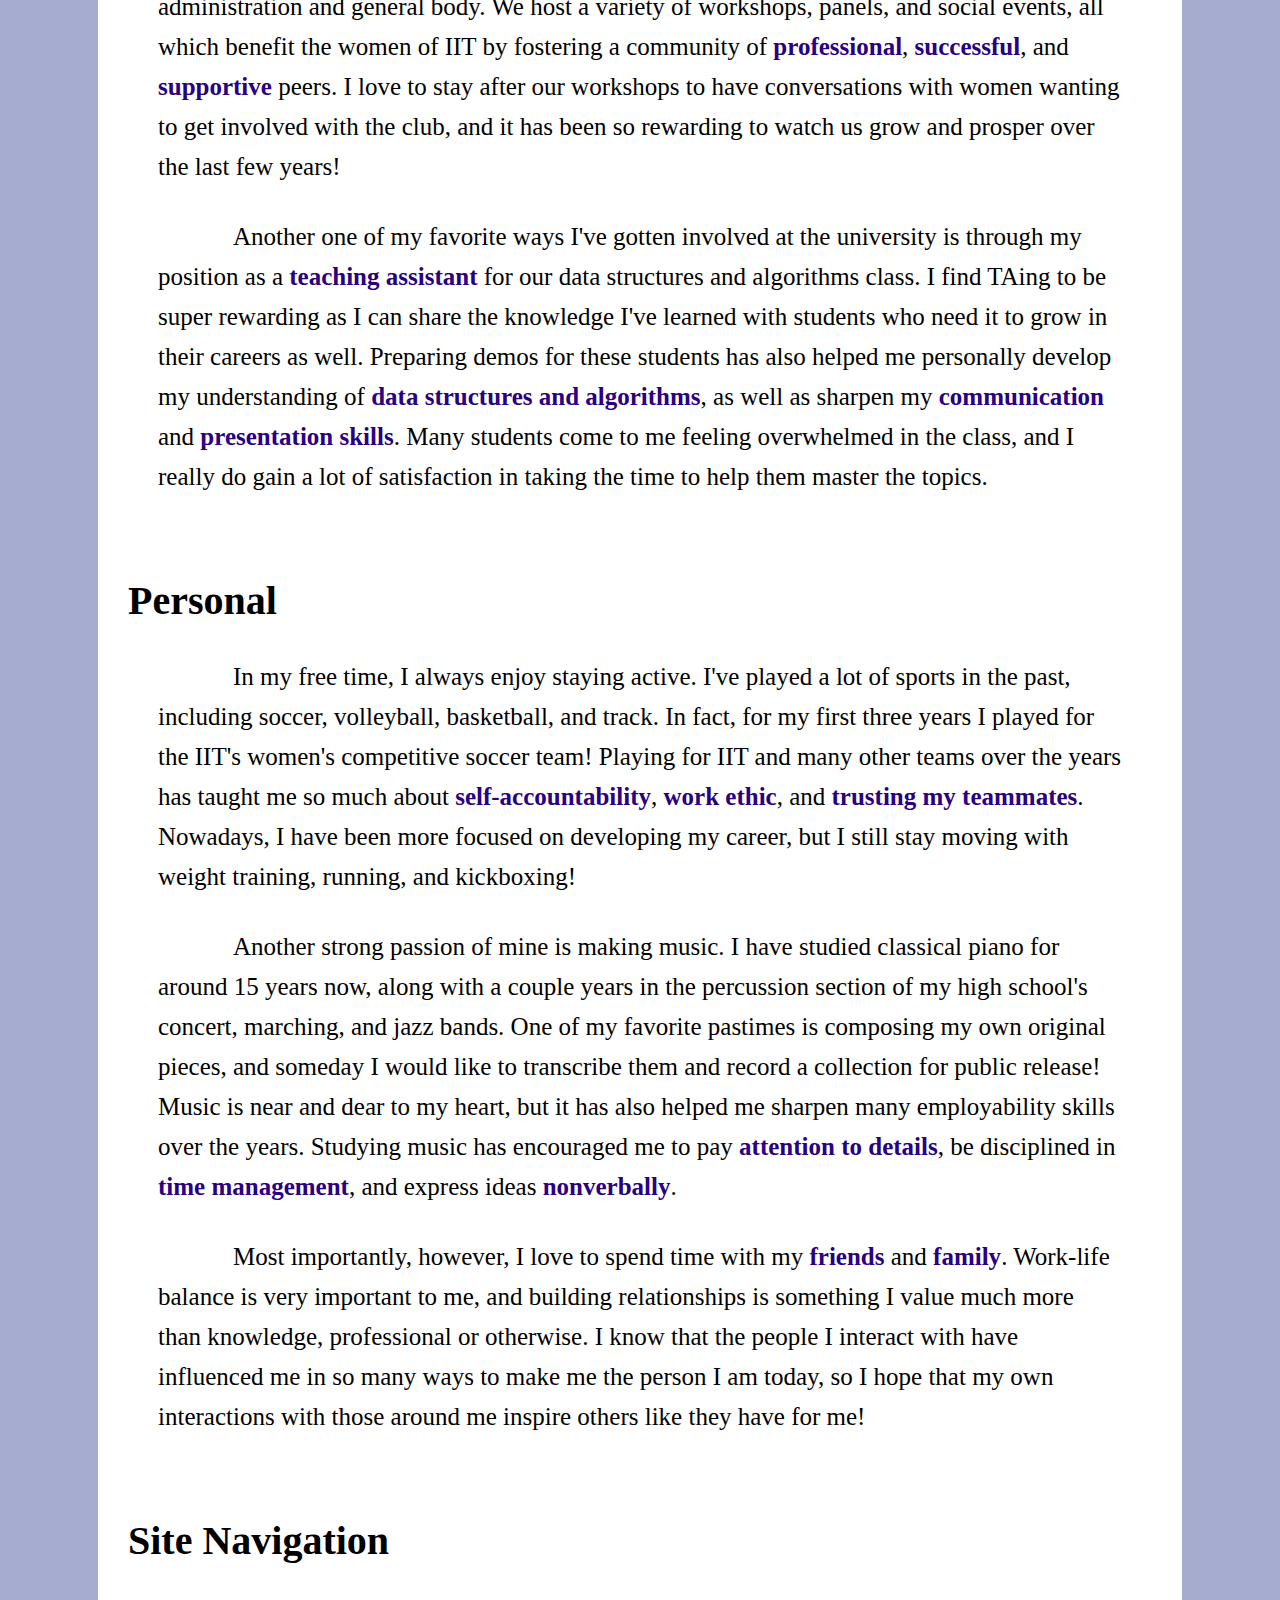
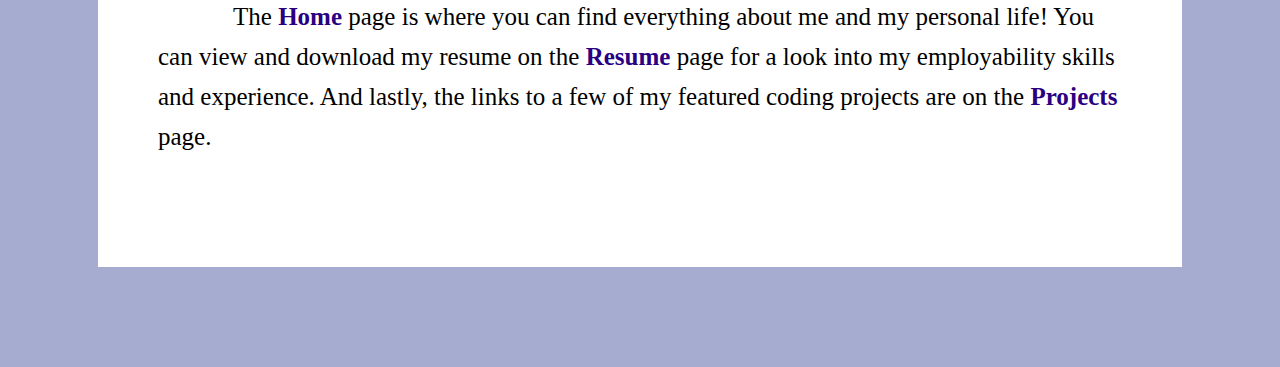
==== commit a407102e: "GHC 2023 update" ====
--- a/index.html
+++ b/index.html
@@ -25,14 +25,14 @@
 	<section id="about">
 		<h2>About Me</h2>
 		<img src="./img/headshot.PNG" alt="Headshot">
-		<p>Hi, my name is Jackie and I am a 4th-Year <strong>Computer Science Major</strong> studying at <strong>Illinois Institute of Technology</strong>. I will obtain my bachelor's degree in <strong>Computer Science</strong> as well as my master's degree in <strong>Data Science</strong> by <strong>December 2023</strong>. Currently, I am looking for full-time entry-level positions for <strong>January of 2023</strong>. I prefer in-person work and am willing to relocate if the position requires it.</p>
+		<p>Hi, my name is Jackie and I am a 5th-year <strong>Computer Science Major</strong> studying at <strong>Illinois Institute of Technology</strong>. I will obtain my bachelor's degree in <strong>Computer Science</strong> as well as my master's degree in <strong>Data Science</strong> by <strong>December 2023</strong>. Currently, I am looking for full-time entry-level positions for <strong>January of 2024</strong>. I prefer in-person work and am willing to relocate if the position requires it.</p>
 
 		<p>Regarding my career-oriented interests, some of my favorite classes in computer science so far have been Systems Programming (351), Data Privacy and Security (528), Data-Intensive Computing (554), and Machine Learning (584). In my time researching at IIT, I've developed an interest in <strong>system resource management</strong>, <strong>algorithm efficiency</strong>, and <strong>low-level device programming</strong>. Looking forward, however, I am looking to master the application of <strong>data science</strong> and <strong>machine learning</strong>, along with other use cases of big data. I've always been passionate about <strong>cryptocurrency</strong>, and my latest industry experience allowed me to get involved in the world of <strong>blockchain</strong> and <strong>open source development</strong>, which you can read more about on my <strong><a href="./projects.html">Projects</a></li></strong> page. Someday, I would also love to delve into the field of <strong>quantum computing</strong>, as it will be very disruptive to crucial blockchain encryption algorithms, and will enable a completely new and different way of solving hard computational problems.</p>
 	</section>
 
 	<section id="campus involvement">
 		<h2>Campus Involvement</h2>
-		<p>I am currently the <strong>president</strong> of ACM-W, our school's female chapter of Association of Computing Machinery. It is my fourth year on the executive board and I just love being involved in the club! Some of my responsibilities nowadays include <strong>leading</strong> executive meetings, <strong>delegating</strong> tasks to the board, <strong>planning</strong> events and conference travel, and <strong>communicating</strong> with administration and general body. We host a variety of workshops, panels, and social events, all which benefit the women of IIT by fostering a community of <strong>professional</strong>, <strong>successful</strong>, and <strong>supportive</strong> peers. I love to stay after our workshops to have conversations with women wanting to get involved with the club, and it has been so rewarding to watch us grow and prosper over the last few years!</p>
+		<p>I am currently the <strong>president</strong> of ACM-W, our school's female chapter of Association of Computing Machinery. It is my fifth year on the executive board and I just love being involved in the club! Some of my responsibilities nowadays include <strong>leading</strong> executive meetings, <strong>delegating</strong> tasks to the board, <strong>planning</strong> events and conference travel, and <strong>communicating</strong> with administration and general body. We host a variety of workshops, panels, and social events, all which benefit the women of IIT by fostering a community of <strong>professional</strong>, <strong>successful</strong>, and <strong>supportive</strong> peers. I love to stay after our workshops to have conversations with women wanting to get involved with the club, and it has been so rewarding to watch us grow and prosper over the last few years!</p>
 
 		<p>Another one of my favorite ways I've gotten involved at the university is through my position as a <strong>teaching assistant</strong> for our data structures and algorithms class. I find TAing to be super rewarding as I can share the knowledge I've learned with students who need it to grow in their careers as well. Preparing demos for these students has also helped me personally develop my understanding of <strong>data structures and algorithms</strong>, as well as sharpen my <strong>communication</strong> and <strong>presentation skills</strong>. Many students come to me feeling overwhelmed in the class, and I really do gain a lot of satisfaction in taking the time to help them master the topics.</p>
 	</section>
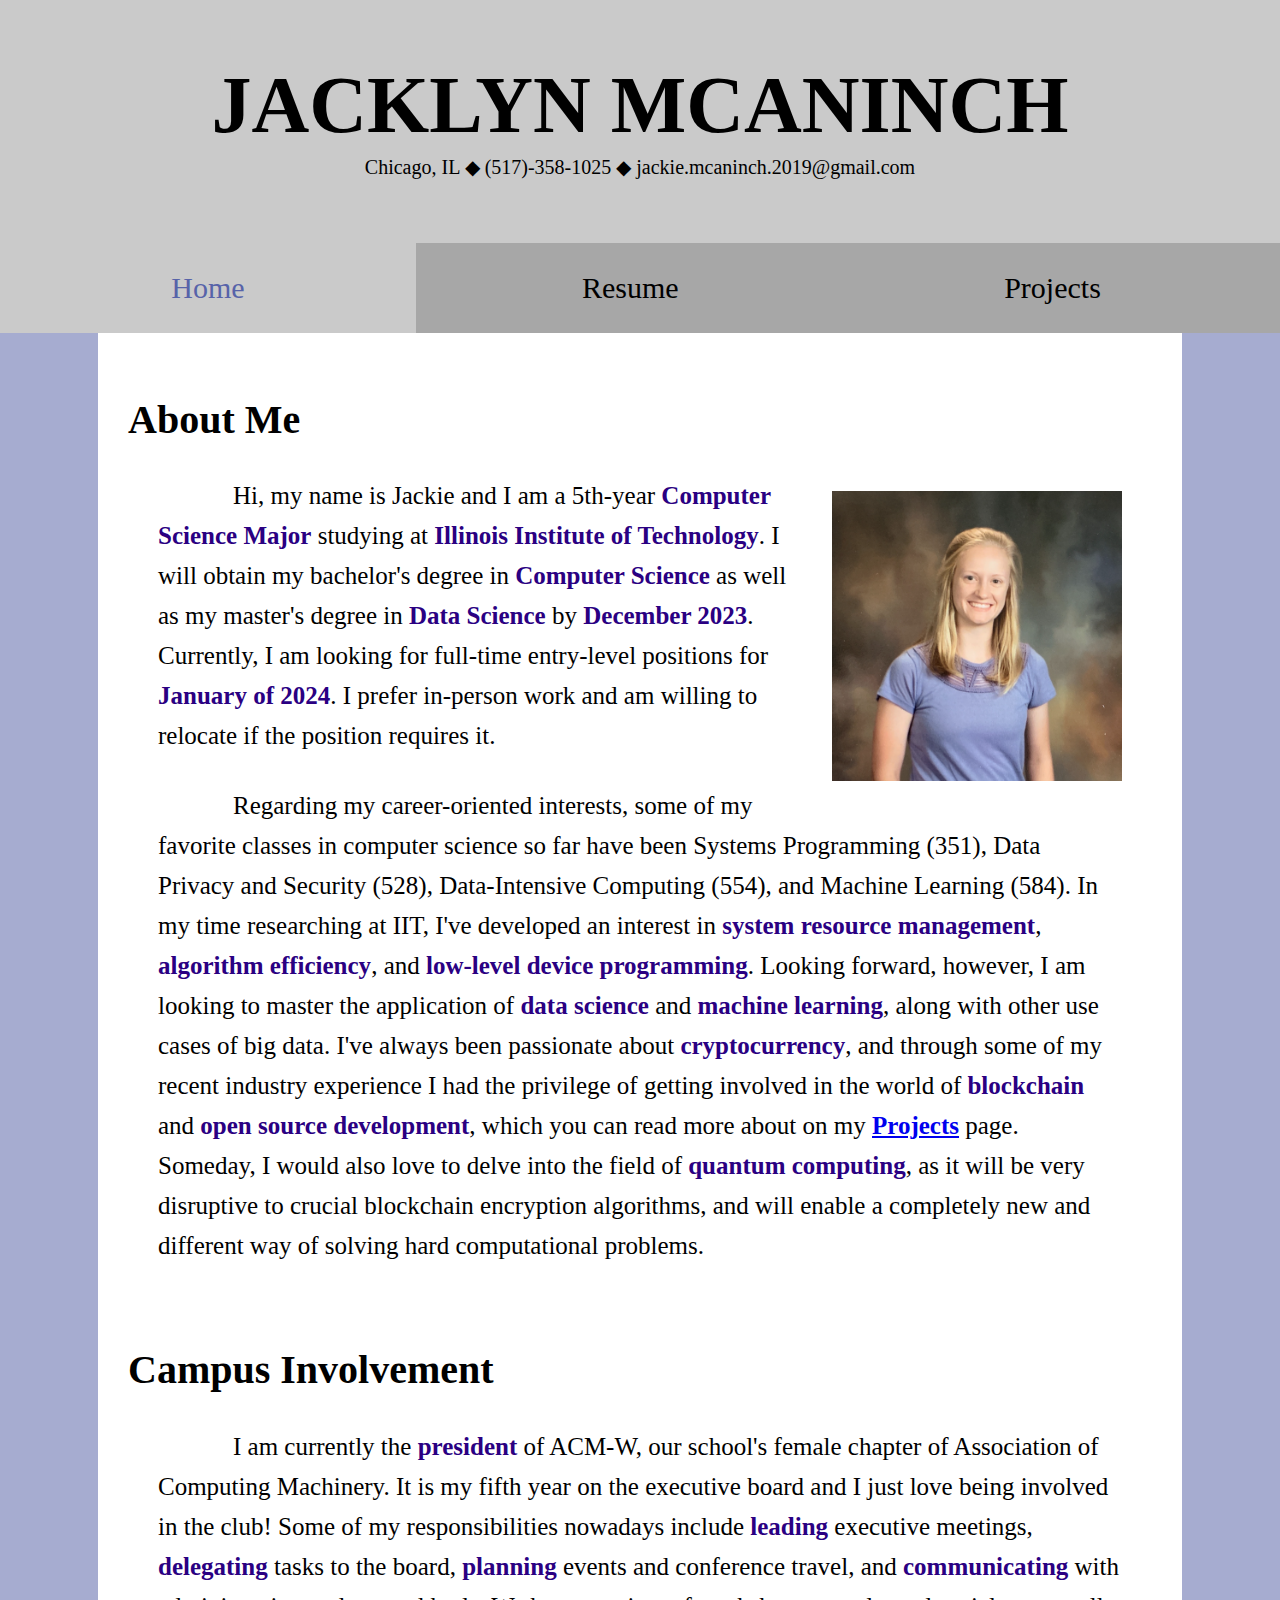
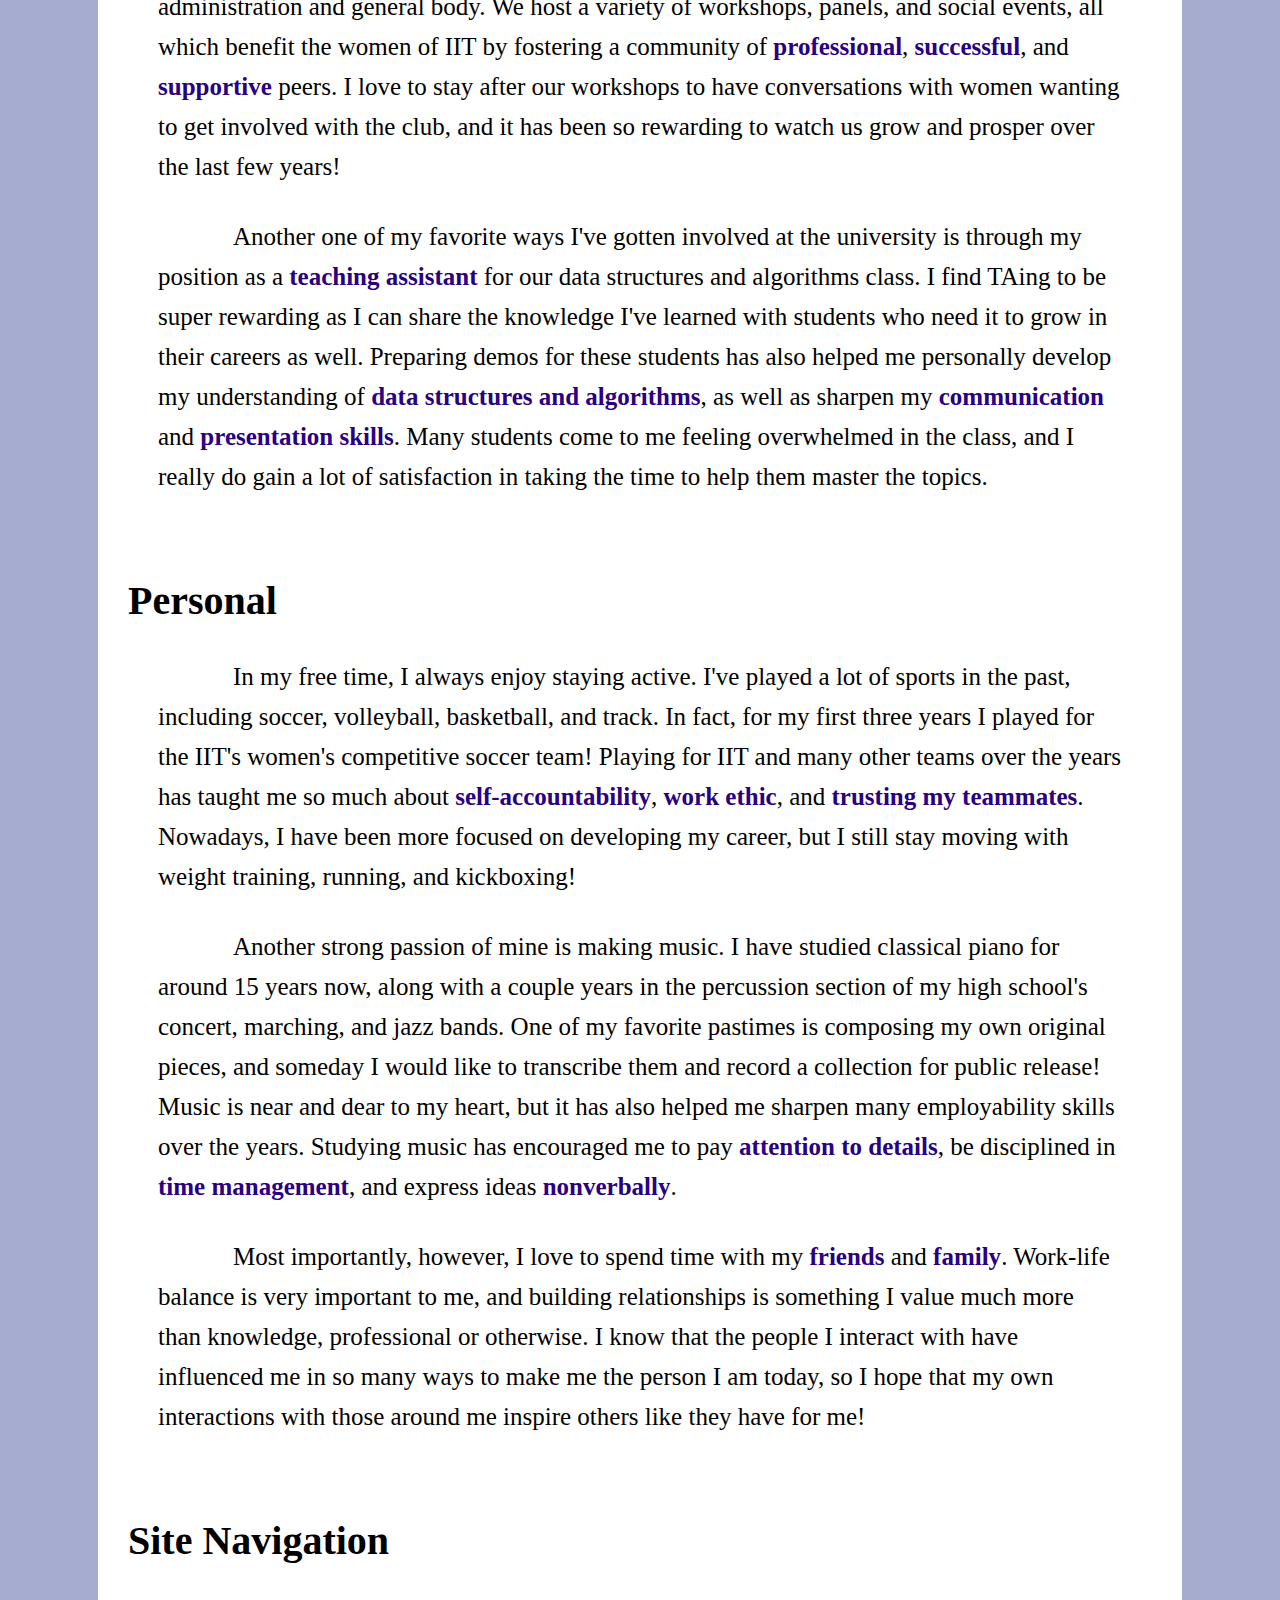
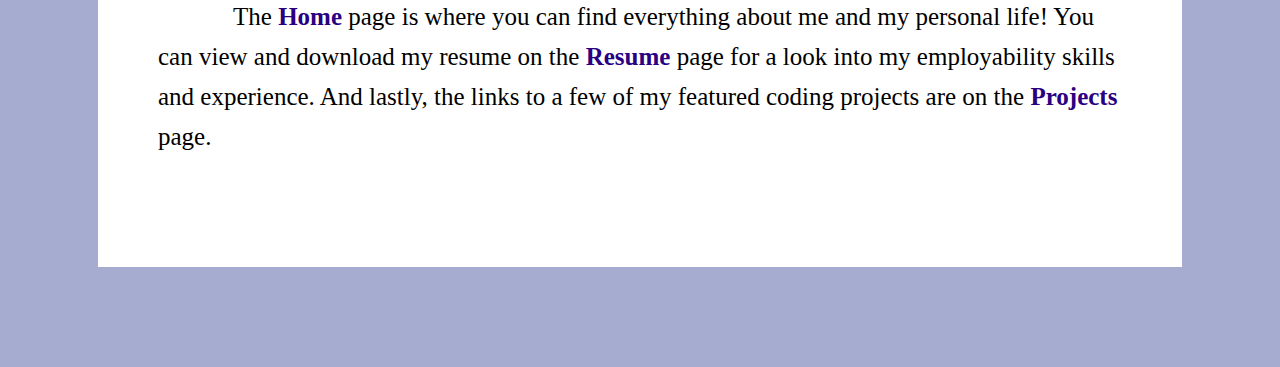
==== commit 20db3e32: "small fixes ghc 2023" ====
--- a/index.html
+++ b/index.html
@@ -27,7 +27,7 @@
 		<img src="./img/headshot.PNG" alt="Headshot">
 		<p>Hi, my name is Jackie and I am a 5th-year <strong>Computer Science Major</strong> studying at <strong>Illinois Institute of Technology</strong>. I will obtain my bachelor's degree in <strong>Computer Science</strong> as well as my master's degree in <strong>Data Science</strong> by <strong>December 2023</strong>. Currently, I am looking for full-time entry-level positions for <strong>January of 2024</strong>. I prefer in-person work and am willing to relocate if the position requires it.</p>
 
-		<p>Regarding my career-oriented interests, some of my favorite classes in computer science so far have been Systems Programming (351), Data Privacy and Security (528), Data-Intensive Computing (554), and Machine Learning (584). In my time researching at IIT, I've developed an interest in <strong>system resource management</strong>, <strong>algorithm efficiency</strong>, and <strong>low-level device programming</strong>. Looking forward, however, I am looking to master the application of <strong>data science</strong> and <strong>machine learning</strong>, along with other use cases of big data. I've always been passionate about <strong>cryptocurrency</strong>, and my latest industry experience allowed me to get involved in the world of <strong>blockchain</strong> and <strong>open source development</strong>, which you can read more about on my <strong><a href="./projects.html">Projects</a></li></strong> page. Someday, I would also love to delve into the field of <strong>quantum computing</strong>, as it will be very disruptive to crucial blockchain encryption algorithms, and will enable a completely new and different way of solving hard computational problems.</p>
+		<p>Regarding my career-oriented interests, some of my favorite classes in computer science so far have been Systems Programming (351), Data Privacy and Security (528), Data-Intensive Computing (554), and Machine Learning (584). In my time researching at IIT, I've developed an interest in <strong>system resource management</strong>, <strong>algorithm efficiency</strong>, and <strong>low-level device programming</strong>. Looking forward, however, I am looking to master the application of <strong>data science</strong> and <strong>machine learning</strong>, along with other use cases of big data. I've always been passionate about <strong>cryptocurrency</strong>, and through some of my recent industry experience I had the privilege of getting involved in the world of <strong>blockchain</strong> and <strong>open source development</strong>, which you can read more about on my <strong><a href="./projects.html">Projects</a></li></strong> page. Someday, I would also love to delve into the field of <strong>quantum computing</strong>, as it will be very disruptive to crucial blockchain encryption algorithms, and will enable a completely new and different way of solving hard computational problems.</p>
 	</section>
 
 	<section id="campus involvement">
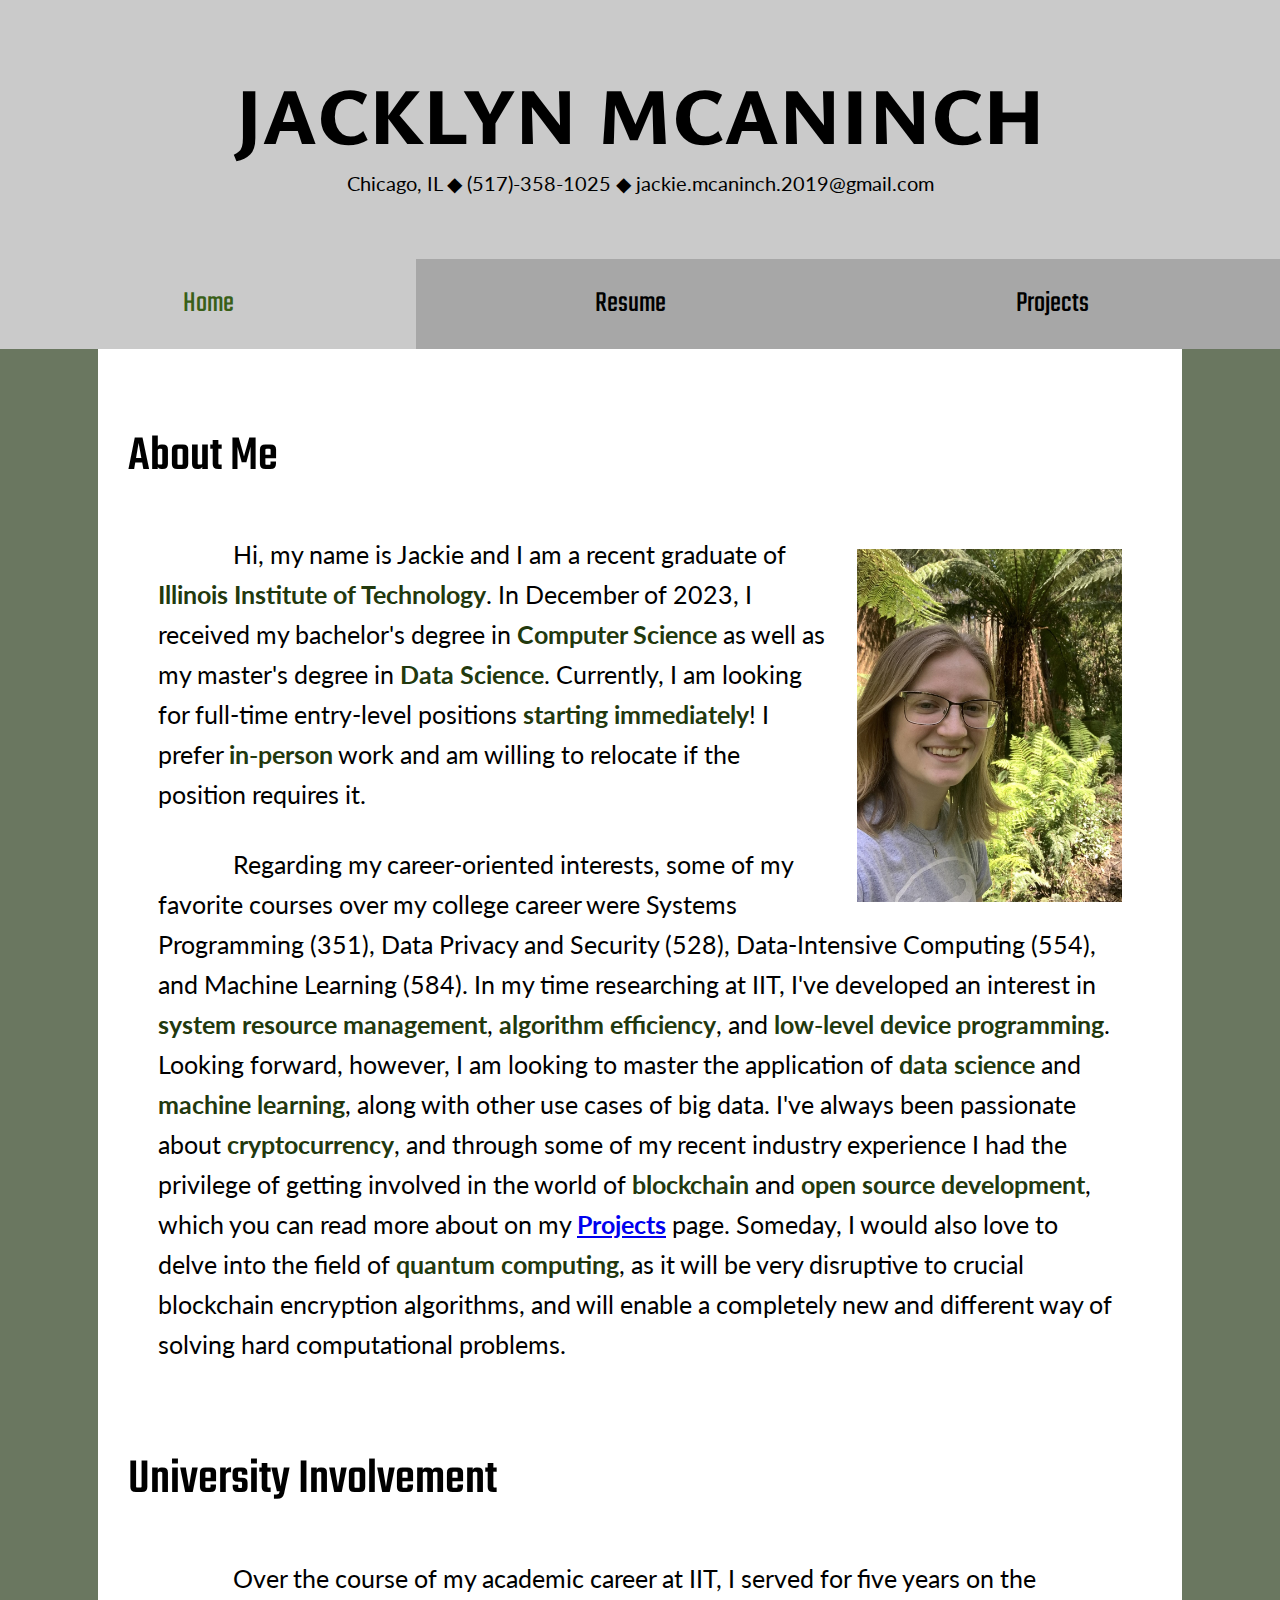
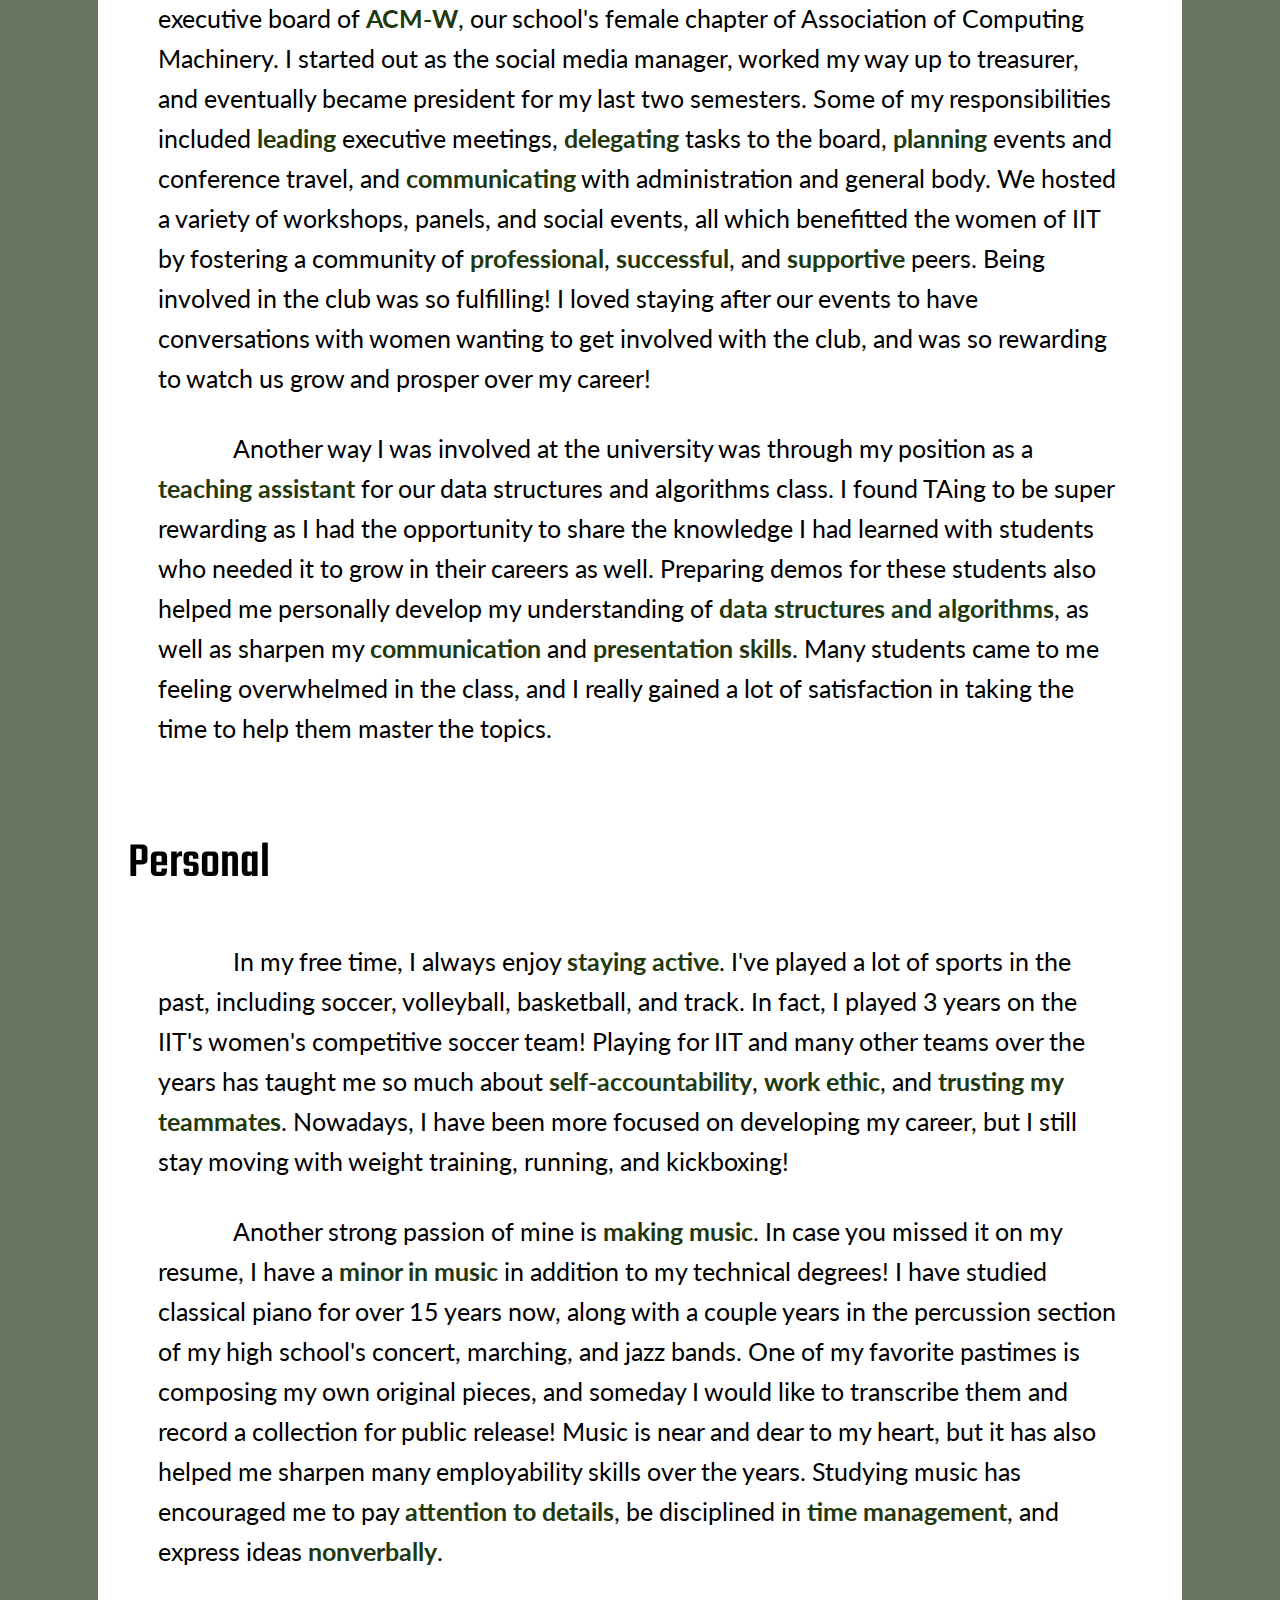
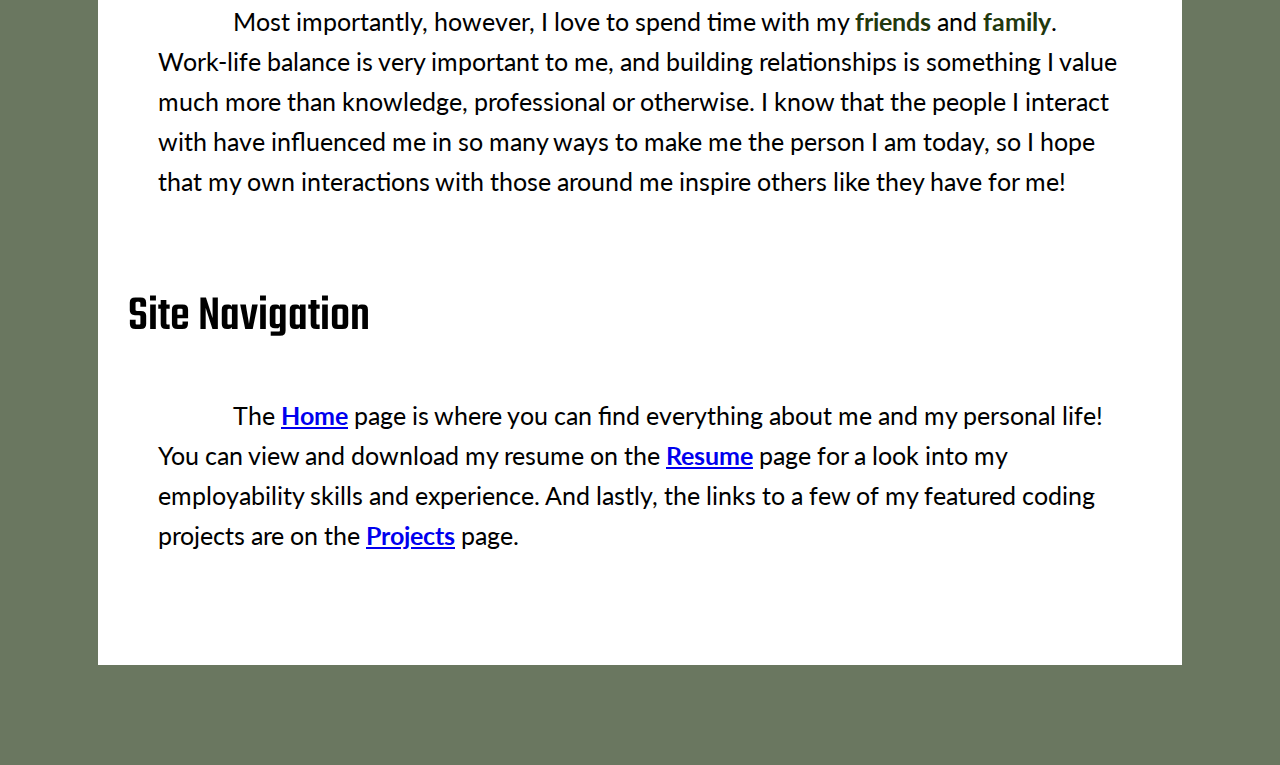
==== commit 11f157d3: "massive graduation content and style update" ====
--- a/index.html
+++ b/index.html
@@ -5,6 +5,9 @@
 	<title>Jacklyn McAninch Home</title>
 	<meta name="description" content="Professional Website."/>
 	<link rel="stylesheet" href="./site_styles.css" />
+	<style>
+		@import url('https://fonts.googleapis.com/css2?family=Lato:wght@400;900&family=Teko:wght@300;400;500&family=Ysabeau+SC:wght@800&display=swap');
+	  </style>
 </head>
 
 <body>
@@ -24,31 +27,31 @@
 <div id="content">
 	<section id="about">
 		<h2>About Me</h2>
-		<img src="./img/headshot.PNG" alt="Headshot">
-		<p>Hi, my name is Jackie and I am a 5th-year <strong>Computer Science Major</strong> studying at <strong>Illinois Institute of Technology</strong>. I will obtain my bachelor's degree in <strong>Computer Science</strong> as well as my master's degree in <strong>Data Science</strong> by <strong>December 2023</strong>. Currently, I am looking for full-time entry-level positions for <strong>January of 2024</strong>. I prefer in-person work and am willing to relocate if the position requires it.</p>
+		<img src="./img/australia_headshot.jpg" alt="Headshot">
+		<p>Hi, my name is Jackie and I am a recent graduate of <strong>Illinois Institute of Technology</strong>. In December of 2023, I received my bachelor's degree in <strong>Computer Science</strong> as well as my master's degree in <strong>Data Science</strong>. Currently, I am looking for full-time entry-level positions <strong>starting immediately</strong>! I prefer <strong>in-person</strong> work and am willing to relocate if the position requires it.</p>
 
-		<p>Regarding my career-oriented interests, some of my favorite classes in computer science so far have been Systems Programming (351), Data Privacy and Security (528), Data-Intensive Computing (554), and Machine Learning (584). In my time researching at IIT, I've developed an interest in <strong>system resource management</strong>, <strong>algorithm efficiency</strong>, and <strong>low-level device programming</strong>. Looking forward, however, I am looking to master the application of <strong>data science</strong> and <strong>machine learning</strong>, along with other use cases of big data. I've always been passionate about <strong>cryptocurrency</strong>, and through some of my recent industry experience I had the privilege of getting involved in the world of <strong>blockchain</strong> and <strong>open source development</strong>, which you can read more about on my <strong><a href="./projects.html">Projects</a></li></strong> page. Someday, I would also love to delve into the field of <strong>quantum computing</strong>, as it will be very disruptive to crucial blockchain encryption algorithms, and will enable a completely new and different way of solving hard computational problems.</p>
+		<p>Regarding my career-oriented interests, some of my favorite courses over my college career were Systems Programming (351), Data Privacy and Security (528), Data-Intensive Computing (554), and Machine Learning (584). In my time researching at IIT, I've developed an interest in <strong>system resource management</strong>, <strong>algorithm efficiency</strong>, and <strong>low-level device programming</strong>. Looking forward, however, I am looking to master the application of <strong>data science</strong> and <strong>machine learning</strong>, along with other use cases of big data. I've always been passionate about <strong>cryptocurrency</strong>, and through some of my recent industry experience I had the privilege of getting involved in the world of <strong>blockchain</strong> and <strong>open source development</strong>, which you can read more about on my <strong><a href="./projects.html">Projects</a></li></strong> page. Someday, I would also love to delve into the field of <strong>quantum computing</strong>, as it will be very disruptive to crucial blockchain encryption algorithms, and will enable a completely new and different way of solving hard computational problems.</p>
 	</section>
 
-	<section id="campus involvement">
-		<h2>Campus Involvement</h2>
-		<p>I am currently the <strong>president</strong> of ACM-W, our school's female chapter of Association of Computing Machinery. It is my fifth year on the executive board and I just love being involved in the club! Some of my responsibilities nowadays include <strong>leading</strong> executive meetings, <strong>delegating</strong> tasks to the board, <strong>planning</strong> events and conference travel, and <strong>communicating</strong> with administration and general body. We host a variety of workshops, panels, and social events, all which benefit the women of IIT by fostering a community of <strong>professional</strong>, <strong>successful</strong>, and <strong>supportive</strong> peers. I love to stay after our workshops to have conversations with women wanting to get involved with the club, and it has been so rewarding to watch us grow and prosper over the last few years!</p>
+	<section id="University involvement">
+		<h2>University Involvement</h2>
+		<p>Over the course of my academic career at IIT, I served for five years on the executive board of <strong>ACM-W</strong>, our school's female chapter of Association of Computing Machinery. I started out as the social media manager, worked my way up to treasurer, and eventually became president for my last two semesters. Some of my responsibilities included <strong>leading</strong> executive meetings, <strong>delegating</strong> tasks to the board, <strong>planning</strong> events and conference travel, and <strong>communicating</strong> with administration and general body. We hosted a variety of workshops, panels, and social events, all which benefitted the women of IIT by fostering a community of <strong>professional</strong>, <strong>successful</strong>, and <strong>supportive</strong> peers. Being involved in the club was so fulfilling! I loved staying after our events to have conversations with women wanting to get involved with the club, and was so rewarding to watch us grow and prosper over my career!</p>
 
-		<p>Another one of my favorite ways I've gotten involved at the university is through my position as a <strong>teaching assistant</strong> for our data structures and algorithms class. I find TAing to be super rewarding as I can share the knowledge I've learned with students who need it to grow in their careers as well. Preparing demos for these students has also helped me personally develop my understanding of <strong>data structures and algorithms</strong>, as well as sharpen my <strong>communication</strong> and <strong>presentation skills</strong>. Many students come to me feeling overwhelmed in the class, and I really do gain a lot of satisfaction in taking the time to help them master the topics.</p>
+		<p>Another way I was involved at the university was through my position as a <strong>teaching assistant</strong> for our data structures and algorithms class. I found TAing to be super rewarding as I had the opportunity to share the knowledge I had learned with students who needed it to grow in their careers as well. Preparing demos for these students also helped me personally develop my understanding of <strong>data structures and algorithms</strong>, as well as sharpen my <strong>communication</strong> and <strong>presentation skills</strong>. Many students came to me feeling overwhelmed in the class, and I really gained a lot of satisfaction in taking the time to help them master the topics.</p>
 	</section>
 	
 	<section id="personal">
 		<h2>Personal</h2>
-		<p>In my free time, I always enjoy staying active. I've played a lot of sports in the past, including soccer, volleyball, basketball, and track. In fact, for my first three years I played for the IIT's women's competitive soccer team! Playing for IIT and many other teams over the years has taught me so much about <strong>self-accountability</strong>, <strong>work ethic</strong>, and <strong>trusting my teammates</strong>. Nowadays, I have been more focused on developing my career, but I still stay moving with weight training, running, and kickboxing!</p>
+		<p>In my free time, I always enjoy <strong>staying active</strong>. I've played a lot of sports in the past, including soccer, volleyball, basketball, and track. In fact, I played 3 years on the IIT's women's competitive soccer team! Playing for IIT and many other teams over the years has taught me so much about <strong>self-accountability</strong>, <strong>work ethic</strong>, and <strong>trusting my teammates</strong>. Nowadays, I have been more focused on developing my career, but I still stay moving with weight training, running, and kickboxing!</p>
 
-		<p>Another strong passion of mine is making music. I have studied classical piano for around 15 years now, along with a couple years in the percussion section of my high school's concert, marching, and jazz bands. One of my favorite pastimes is composing my own original pieces, and someday I would like to transcribe them and record a collection for public release! Music is near and dear to my heart, but it has also helped me sharpen many employability skills over the years. Studying music has encouraged me to pay <strong>attention to details</strong>, be disciplined in <strong>time management</strong>, and express ideas <strong>nonverbally</strong>.</p>
+		<p>Another strong passion of mine is <strong>making music</strong>. In case you missed it on my resume, I have a <strong>minor in music</strong> in addition to my technical degrees! I have studied classical piano for over 15 years now, along with a couple years in the percussion section of my high school's concert, marching, and jazz bands. One of my favorite pastimes is composing my own original pieces, and someday I would like to transcribe them and record a collection for public release! Music is near and dear to my heart, but it has also helped me sharpen many employability skills over the years. Studying music has encouraged me to pay <strong>attention to details</strong>, be disciplined in <strong>time management</strong>, and express ideas <strong>nonverbally</strong>.</p>
 
 		<p>Most importantly, however, I love to spend time with my <strong>friends</strong> and <strong>family</strong>. Work-life balance is very important to me, and building relationships is something I value much more than knowledge, professional or otherwise. I know that the people I interact with have influenced me in so many ways to make me the person I am today, so I hope that my own interactions with those around me inspire others like they have for me!</p>
 	</section>
 	
 	<section id="navigation">
 		<h2>Site Navigation</h2>
-		<p>The <strong>Home</strong> page is where you can find everything about me and my personal life! You can view and download my resume on the <strong>Resume</strong> page for a look into my employability skills and experience. And lastly, the links to a few of my featured coding projects are on the <strong>Projects</strong> page.</p>
+		<p>The <strong><a href="./index.html">Home</a></strong> page is where you can find everything about me and my personal life! You can view and download my resume on the <strong><a href="./resume.html">Resume</a></strong> page for a look into my employability skills and experience. And lastly, the links to a few of my featured coding projects are on the <strong><a href="./projects.html">Projects</a></strong> page.</p>
 	</section>
 </div>
 </body>
--- a/site_styles.css
+++ b/site_styles.css
@@ -4,9 +4,9 @@
 	position: relative;
 	margin: 0;
 	margin-bottom: 100px;
-	background-color: #a6acd0;
+	background-color: #6a7760;
 	font-size: 25px;
-	font-family: cambria;
+	font-family: 'Lato', sans-serif;
 	text-decoration: none;
 }
 
@@ -27,15 +27,16 @@
 /* HEADINGS AND STYLES */
 
 h1 {
-	font-family: constantia;
+	font-family: 'Ysabeau SC', sans-serif;
 	font-weight: 800;
 	font-size: 80px;
 	margin: 0px;
 }
 
 h2 {
-	font-family: constantia;
-	font-size: 40px;
+	font-family: 'Teko', sans-serif;
+	font-size: 50px;
+	font-weight: 500;
 }
 
 h3 {
@@ -52,7 +53,7 @@
 }
 
 strong {
-	color: #2a0082;
+	color: #22390e;
 }
 
 
@@ -90,7 +91,7 @@
 	background: #a7a7a7;
 	list-style-type: none;
 	text-align: center;
-	font-family: constantia;
+	font-family: 'Teko', sans-serif;
 	font-size: 30px;
 	display: inline-block;
 }
@@ -107,7 +108,7 @@
 }
 
 nav a.active {
-	color: #5763a9;
+	color: #395f18;
 }
 
 
@@ -115,7 +116,7 @@
 /* HOME PAGE */
 
 section#about img {
-	width: 290px;
+	width: 265px;
 	float: right;
 	margin: 15px 30px;
 }
@@ -129,12 +130,12 @@
 	margin: auto;
 	width: 300px;
 	padding: 15px;
-	background: #e4e8ff;
-	color: black;
+	background: #e9efe3;
+	color: #22390e;
 	border-color: black;
 	border-style: solid;
 	border-width: 1px;
-	font-family: constantia;
+	font-family: 'Teko', sans-serif;
 	text-align: center;
 	text-decoration: none;
 }
